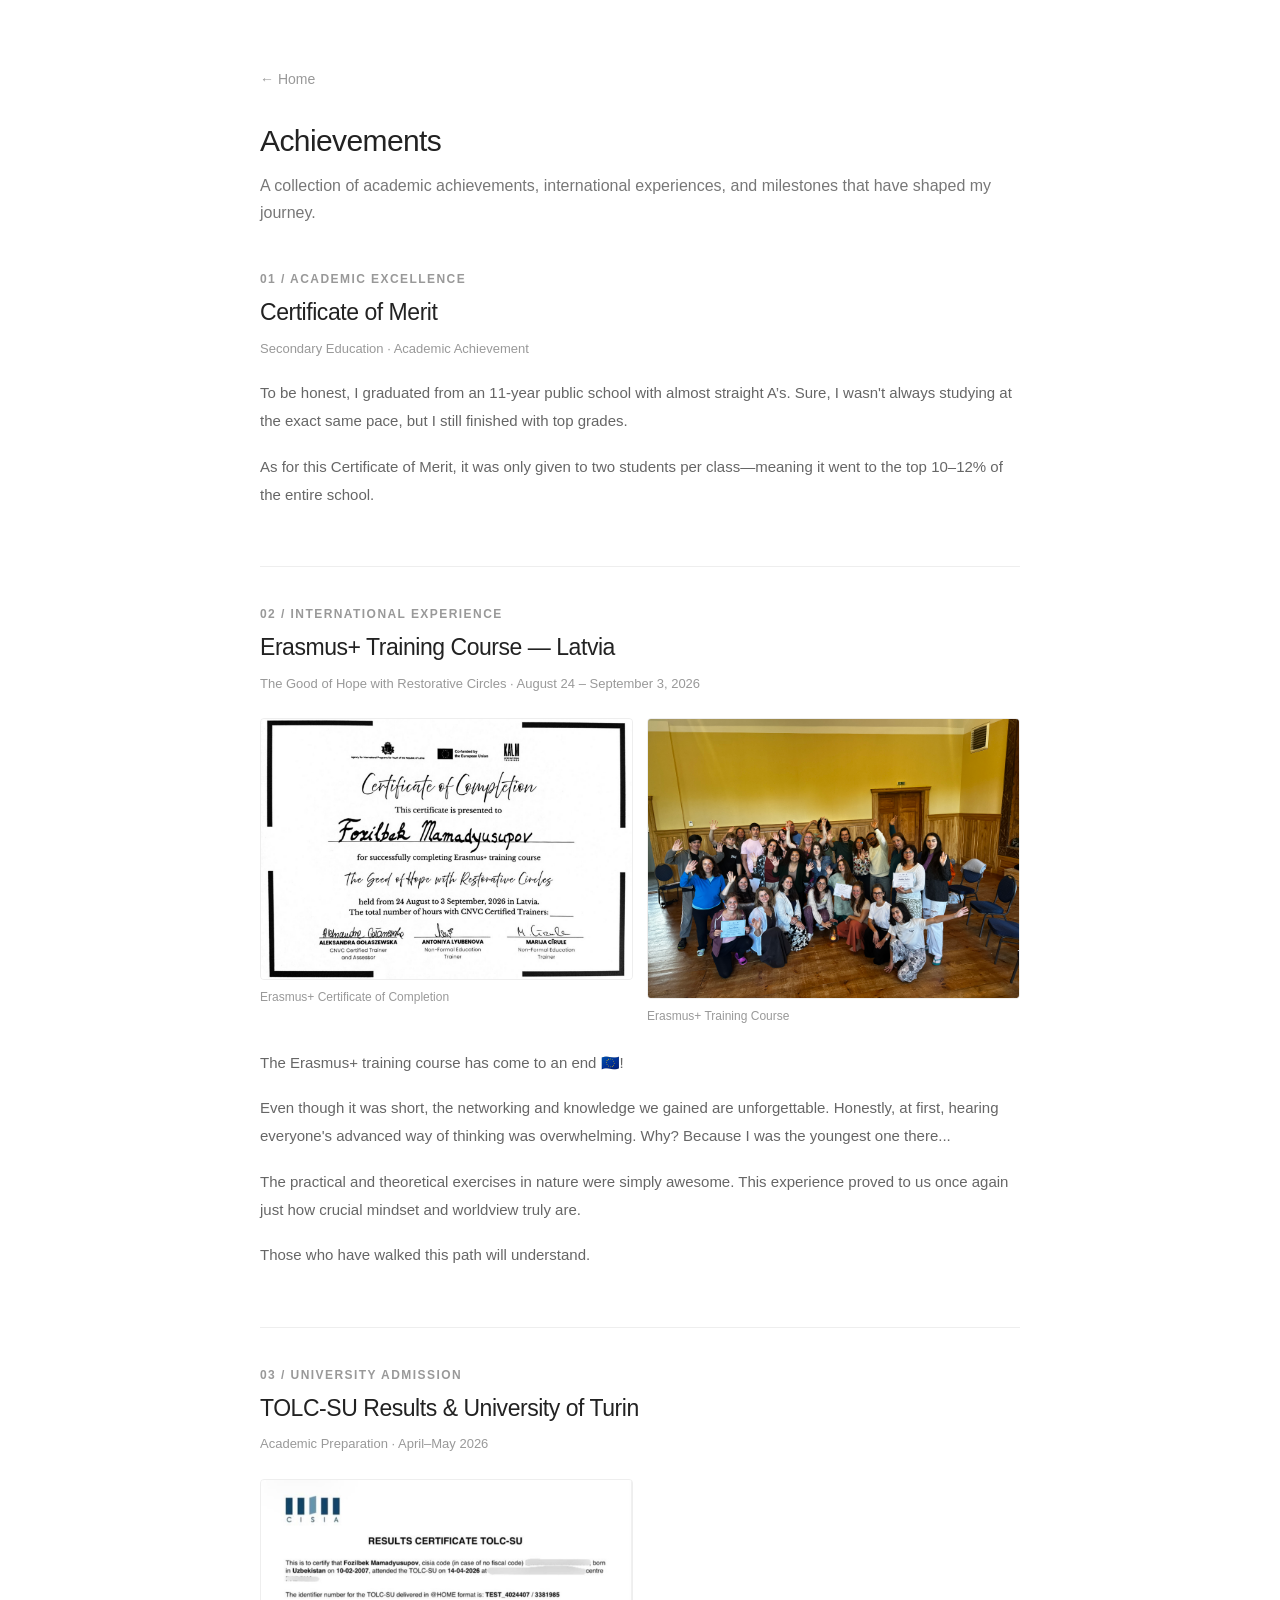
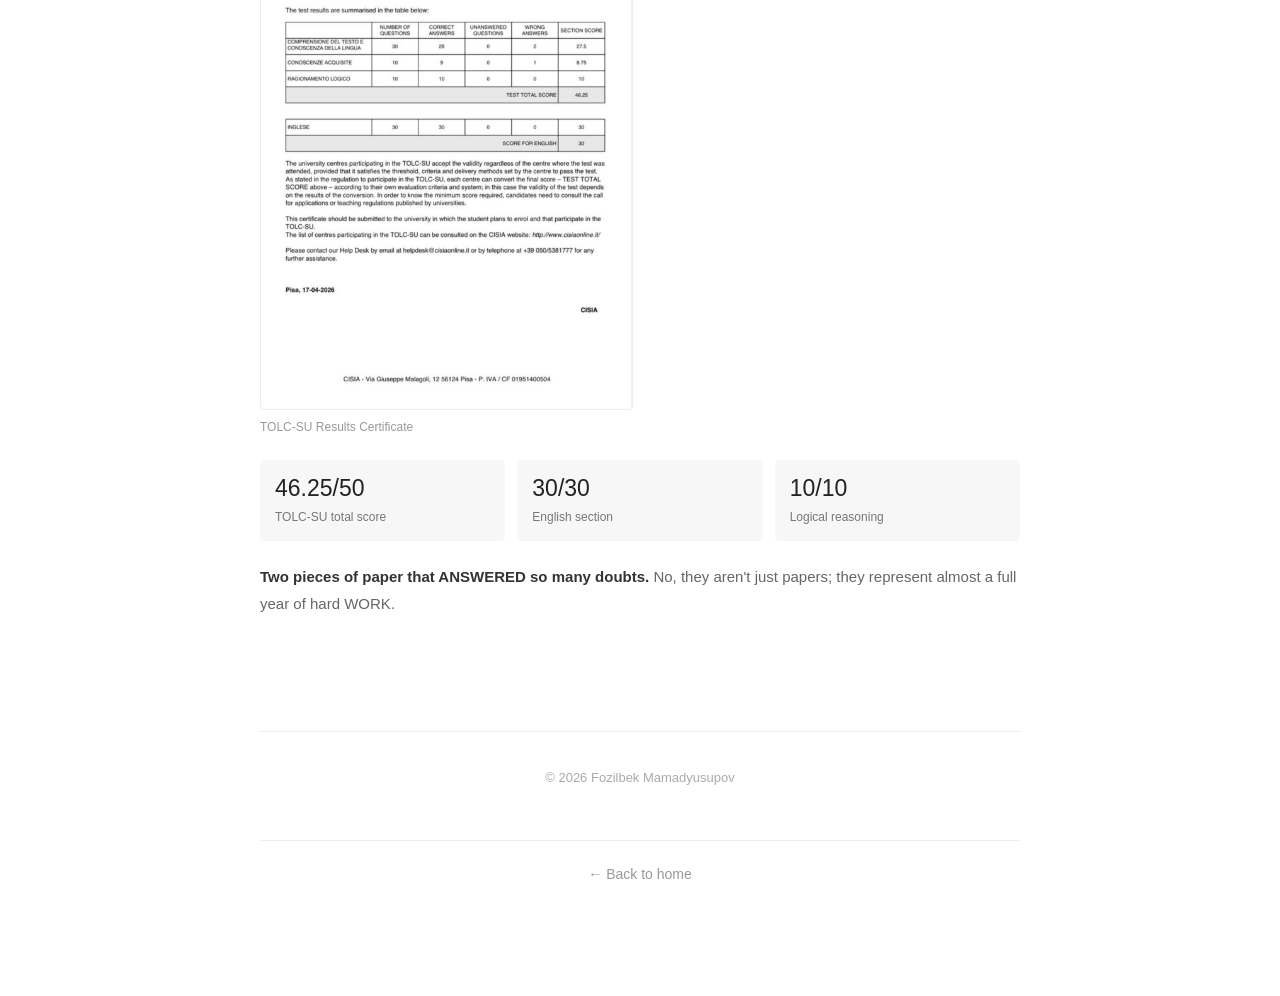
==== achievements.html @ 8fb2b57b "Update achievements.html" ====
<!DOCTYPE html>
<html lang="en">
<head>
    <meta charset="UTF-8">
    <meta name="viewport" content="width=device-width, initial-scale=1.0">
    <meta name="description" content="Academic achievements, international experiences, and milestones of Fozilbek Mamadyusupov.">
    <title>Achievements | Fozilbek Mamadyusupov</title>

    <link rel="stylesheet" href="style.css">

    <style>
        .achievement {
            padding-bottom: 40px;
            margin-bottom: 40px;
            border-bottom: 1px solid #eee;
        }

        .achievement:last-of-type {
            border-bottom: 0;
        }

        .achievement-number {
            margin-bottom: 10px;
            color: #999;
            font-size: 12px;
            font-weight: 600;
            letter-spacing: .12em;
            text-transform: uppercase;
        }

        .achievement-heading {
            margin: 0 0 10px;
            font-size: 23px;
            line-height: 1.4;
            font-weight: 500;
            letter-spacing: -.02em;
        }

        .achievement-meta {
            margin: 0 0 20px;
            color: #999;
            font-size: 13px;
            line-height: 1.6;
        }

        .achievement-description {
            margin: 0 0 18px;
            color: #666;
            font-size: 15px;
            line-height: 1.85;
        }

        .achievement-description strong {
            color: #333;
            font-weight: 600;
        }

        .achievement-quote {
            margin: 22px 0;
            padding-left: 18px;
            border-left: 2px solid #ddd;
            color: #333;
            font-size: 19px;
            line-height: 1.65;
            font-style: italic;
        }

        .achievement-images {
            display: grid;
            grid-template-columns: repeat(2, minmax(0, 1fr));
            gap: 14px;
            margin: 24px 0;
            align-items: start;
        }

        .achievement-image-link {
            display: block;
            text-decoration: none;
        }

        .achievement-image {
            display: block;
            width: 100%;
            height: auto;
            max-height: 620px;
            object-fit: contain;
            object-position: top;
            border: 1px solid #eee;
            border-radius: 4px;
            background: #fafafa;
        }

        .image-caption {
            margin: 8px 0 0;
            color: #999;
            font-size: 12px;
            line-height: 1.5;
        }

        .achievement-highlight {
            display: flex;
            flex-wrap: wrap;
            gap: 12px;
            margin: 22px 0;
        }

        .highlight-item {
            flex: 1 1 130px;
            padding: 15px;
            background: #f7f7f7;
            border-radius: 5px;
        }

        .highlight-value {
            display: block;
            margin-bottom: 5px;
            color: #222;
            font-size: 23px;
            font-weight: 500;
        }

        .highlight-label {
            color: #777;
            font-size: 12px;
            line-height: 1.5;
        }

        .achievement-note {
            margin-top: 18px;
            color: #888;
            font-size: 13px;
            line-height: 1.7;
        }

        @media (max-width: 600px) {
            .achievement-heading {
                font-size: 21px;
            }

            .achievement-images {
                grid-template-columns: 1fr;
                gap: 20px;
            }

            .achievement-image {
                max-height: none;
            }
        }
    </style>
</head>

<body>
<main class="container">

    <header class="site-header">
        <a class="back" href="index.html">← Home</a>
        <h1 class="page-title">Achievements</h1>
        <p class="page-intro">
            A collection of academic achievements, international experiences,
            and milestones that have shaped my journey.
        </p>
    </header>

    <!-- 01. CERTIFICATE OF MERIT -->

    <section class="achievement">
        <p class="achievement-number">01 / Academic Excellence</p>

        <h2 class="achievement-heading">Certificate of Merit</h2>

        <p class="achievement-meta">
            Secondary Education · Academic Achievement
        </p>

        <p class="achievement-description">
            To be honest, I graduated from an 11-year public school with almost straight A’s.
            Sure, I wasn't always studying at the exact same pace, but I still finished with top grades.
        </p>

        <p class="achievement-description">
            As for this Certificate of Merit,
            it was only given to two students per class—meaning 
            it went to the top 10–12% of the entire school.
        </p>
    </section>


    <!-- 02. ERASMUS+ LATVIA -->

    <section class="achievement">
        <p class="achievement-number">02 / International Experience</p>
        <h2 class="achievement-heading">
            Erasmus+ Training Course — Latvia
        </h2>
        <p class="achievement-meta">
            The Good of Hope with Restorative Circles ·
            August 24 – September 3, 2026
        </p>

        <div class="achievement-images">
            <a class="achievement-image-link"
               href="erasmusfozil.PNG"
               target="_blank"
               rel="noopener noreferrer">
                <img class="achievement-image"
                     src="erasmusfozil.PNG"
                     alt="Erasmus+ training course certificate from Latvia"
                     loading="lazy">
                <p class="image-caption">Erasmus+ Certificate of Completion</p>
            </a>

            <a class="achievement-image-link"
               href="erasmus2.JPG"
               target="_blank"
               rel="noopener noreferrer">
                <img class="achievement-image"
                     src="erasmus2.JPG"
                     alt="Erasmus+ training course in Latvia"
                     loading="lazy">
                <p class="image-caption">Erasmus+ Training Course</p>
            </a>
        </div>

        <p class="achievement-description">
            The Erasmus+ training course has come to an end 🇪🇺!
        </p>

        <p class="achievement-description">
            Even though it was short, the networking and knowledge we gained are unforgettable. 
            Honestly, at first, hearing everyone's advanced way of thinking was overwhelming.
            Why? Because I was the youngest one there...
        </p>

        <p class="achievement-description">
            The practical and theoretical exercises in nature were simply awesome.
            This experience proved to us once again just how crucial mindset and worldview truly are.
        </p>

        <p class="achievement-description">
            Those who have walked this path will understand.
        </p>
    </section>

    <!-- 03. TOLC-SU AND UNIVERSITY OF TURIN -->

    <section class="achievement">
        <p class="achievement-number">03 / University Admission</p>
        <h2 class="achievement-heading">
            TOLC-SU Results & University of Turin
        </h2>
        <p class="achievement-meta">
            Academic Preparation · April–May 2026
        </p>

        <div class="achievement-images">
            <a class="achievement-image-link"
               href="foziltolc-su.PNG"
               target="_blank"
               rel="noopener noreferrer">
                <img class="achievement-image"
                     src="foziltolc-su.PNG"
                     alt="TOLC-SU test results certificate"
                     loading="lazy">
                <p class="image-caption">TOLC-SU Results Certificate</p>
            </a>
        </div>

        <div class="achievement-highlight">
            <div class="highlight-item">
                <span class="highlight-value">46.25/50</span>
                <span class="highlight-label">TOLC-SU total score</span>
            </div>
            <div class="highlight-item">
                <span class="highlight-value">30/30</span>
                <span class="highlight-label">English section</span>
            </div>
            <div class="highlight-item">
                <span class="highlight-value">10/10</span>
                <span class="highlight-label">Logical reasoning</span>
            </div>
        </div>

        <p class="achievement-description">
            <strong>Two pieces of paper that ANSWERED so many doubts.</strong>
            No, they aren't just papers; they represent almost a full year of hard WORK.
        </p>

    </section>

    <footer>
        <p>© 2026 Fozilbek Mamadyusupov</p>
    </footer>

    <footer>
        <a class="back" href="index.html">← Back to home</a>
    </footer>

</main>
</body>
</html>
---- style.css ----
* {
    box-sizing: border-box;
}

html {
    scroll-behavior: smooth;
}

body {
    margin: 0;
    background: #fff;
    color: #222;
    font-family: -apple-system, BlinkMacSystemFont, "Segoe UI", Roboto, Helvetica, Arial, sans-serif;
    -webkit-font-smoothing: antialiased;
}

a {
    color: inherit;
}

.container {
    width: min(760px, calc(100% - 40px));
    margin: 0 auto;
    padding: 70px 0 80px;
}

.site-header {
    margin-bottom: 46px;
}

.back {
    display: inline-block;
    margin-bottom: 34px;
    color: #999;
    text-decoration: none;
    font-size: 14px;
}

.back:hover {
    color: #222;
}

.hero {
    text-align: center;
}

/* Asosiy rasm */
.portrait {
    display: block;
    width: 240px;
    max-width: 100%;
    height: auto;
    aspect-ratio: auto;
    object-fit: contain;
    margin: 0 auto 38px;
    border-radius: 0;
}

/* Ism yozuvi — kichraytirildi */
h1 {
    margin: 0 0 28px;
    font-size: 26px;
    line-height: 1.3;
    font-weight: 500;
    letter-spacing: -.02em;
}

.lead {
    margin: 0 auto 22px;
    max-width: 680px;
    font-size: 18px;
    line-height: 1.75;
    color: #666;
}

.lead a,
.official {
    color: #2867d9;
    text-decoration: none;
}

.lead a:hover,
.official:hover {
    text-decoration: underline;
}

.divider {
    height: 1px;
    border: 0;
    background: #eee;
    margin: 40px 0;
}

.nav {
    display: flex;
    flex-wrap: wrap;
    gap: 18px 30px;
    justify-content: center;
}

.nav a {
    text-decoration: none;
    color: #555;
    font-size: 15px;
}

.nav a:hover {
    color: #000;
}

.label {
    margin: 0 0 17px;
    font-size: 12px;
    font-weight: 600;
    letter-spacing: .12em;
    text-transform: uppercase;
    color: #aaa;
}

.contact {
    display: grid;
    grid-template-columns: 1fr 1fr;
    gap: 0 35px;
}

.contact a {
    padding: 13px 0;
    border-bottom: 1px solid #eee;
    text-decoration: none;
    color: #555;
    font-size: 15px;
}

.contact a:hover {
    color: #000;
}

.page-title {
    font-size: 30px;
    font-weight: 500;
    line-height: 1.3;
    margin: 0 0 12px;
}

.page-intro {
    margin: 0 0 45px;
    color: #777;
    font-size: 16px;
    line-height: 1.7;
}

.item {
    padding: 0 0 30px;
    margin: 0 0 30px;
    border-bottom: 1px solid #eee;
}

.item:last-child {
    border-bottom: 0;
    margin-bottom: 0;
}

.item-title {
    margin: 0 0 7px;
    font-size: 19px;
    line-height: 1.45;
    font-weight: 500;
    color: #222;
}

.author,
.years {
    margin: 0 0 13px;
    color: #999;
    font-size: 13px;
}

.summary,
.degree,
.text {
    margin: 0;
    color: #666;
    font-size: 15px;
    line-height: 1.75;
}

.school {
    margin: 0 0 7px;
    font-size: 19px;
    line-height: 1.45;
    font-weight: 500;
}

.official {
    display: inline-block;
    margin-top: 12px;
    font-size: 13px;
}

.achievement-empty {
    padding: 30px 0;
    color: #888;
    font-size: 15px;
    line-height: 1.75;
}

footer {
    margin-top: 55px;
    padding-top: 25px;
    border-top: 1px solid #eee;
    color: #aaa;
    font-size: 13px;
    text-align: center;
}

/* Telefon ekranlari */
@media (max-width: 600px) {
    .container {
        width: calc(100% - 28px);
        padding: 45px 0 55px;
    }

    .portrait {
        width: 220px;
        max-width: 85%;
        height: auto;
        aspect-ratio: auto;
        object-fit: contain;
        margin: 0 auto 32px;
    }

    /* Telefonda ism yanada kichikroq */
    h1 {
        font-size: 24px;
        line-height: 1.3;
    }

    .lead {
        font-size: 17px;
        line-height: 1.7;
    }

    .contact {
        grid-template-columns: 1fr;
    }

    .page-title {
        font-size: 27px;
    }

    .nav {
        justify-content: flex-start;
    }
}
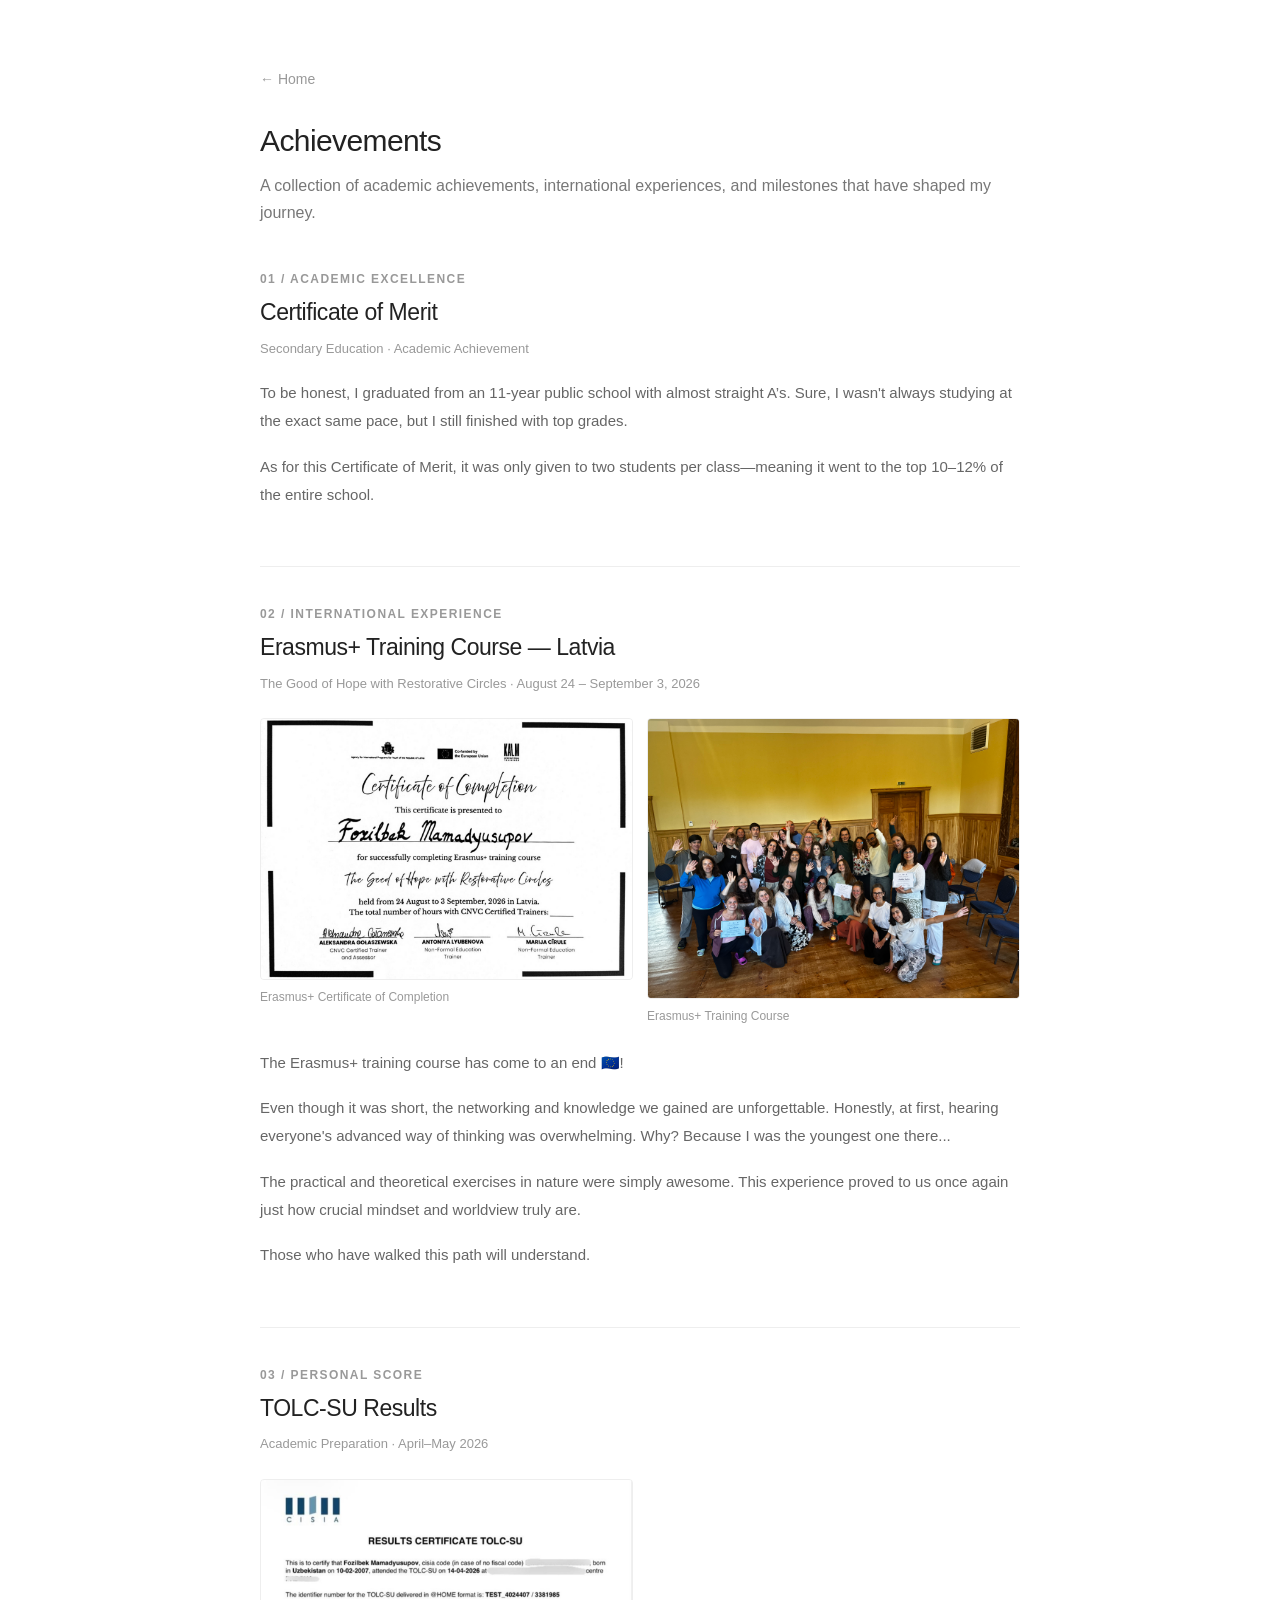
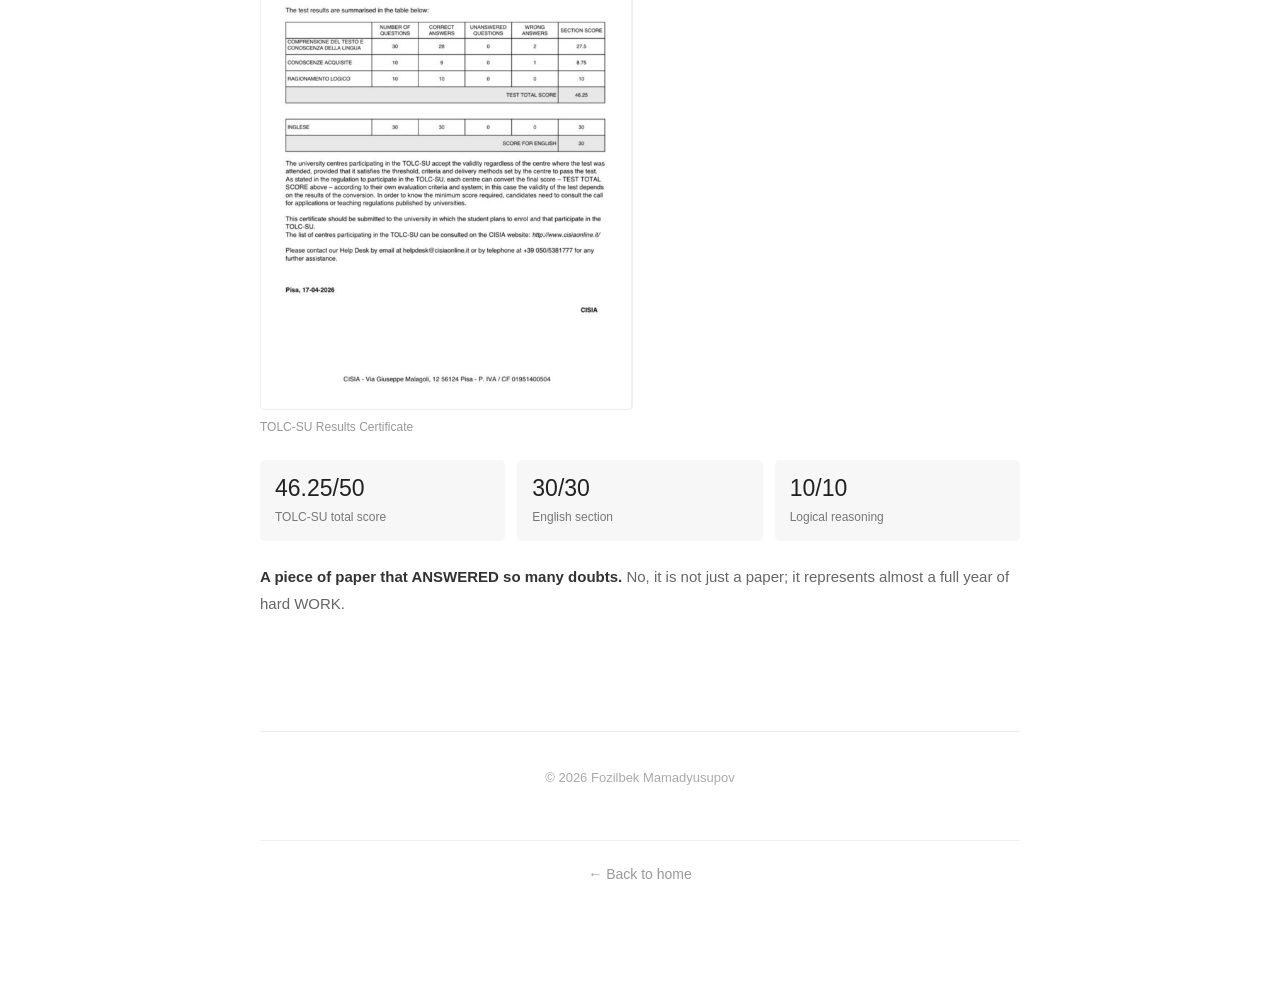
==== commit 84d9bb86: "Update achievements.html" ====
--- a/achievements.html
+++ b/achievements.html
@@ -241,12 +241,12 @@
         </p>
     </section>
 
-    <!-- 03. TOLC-SU AND UNIVERSITY OF TURIN -->
+    <!-- 03. TOLC-SU -->
 
     <section class="achievement">
-        <p class="achievement-number">03 / University Admission</p>
+        <p class="achievement-number">03 / Personal score</p>
         <h2 class="achievement-heading">
-            TOLC-SU Results & University of Turin
+            TOLC-SU Results
         </h2>
         <p class="achievement-meta">
             Academic Preparation · April–May 2026
@@ -281,8 +281,8 @@
         </div>
 
         <p class="achievement-description">
-            <strong>Two pieces of paper that ANSWERED so many doubts.</strong>
-            No, they aren't just papers; they represent almost a full year of hard WORK.
+            <strong>A piece of paper that ANSWERED so many doubts.</strong>
+            No, it is not just a paper; it represents almost a full year of hard WORK.
         </p>
 
     </section>
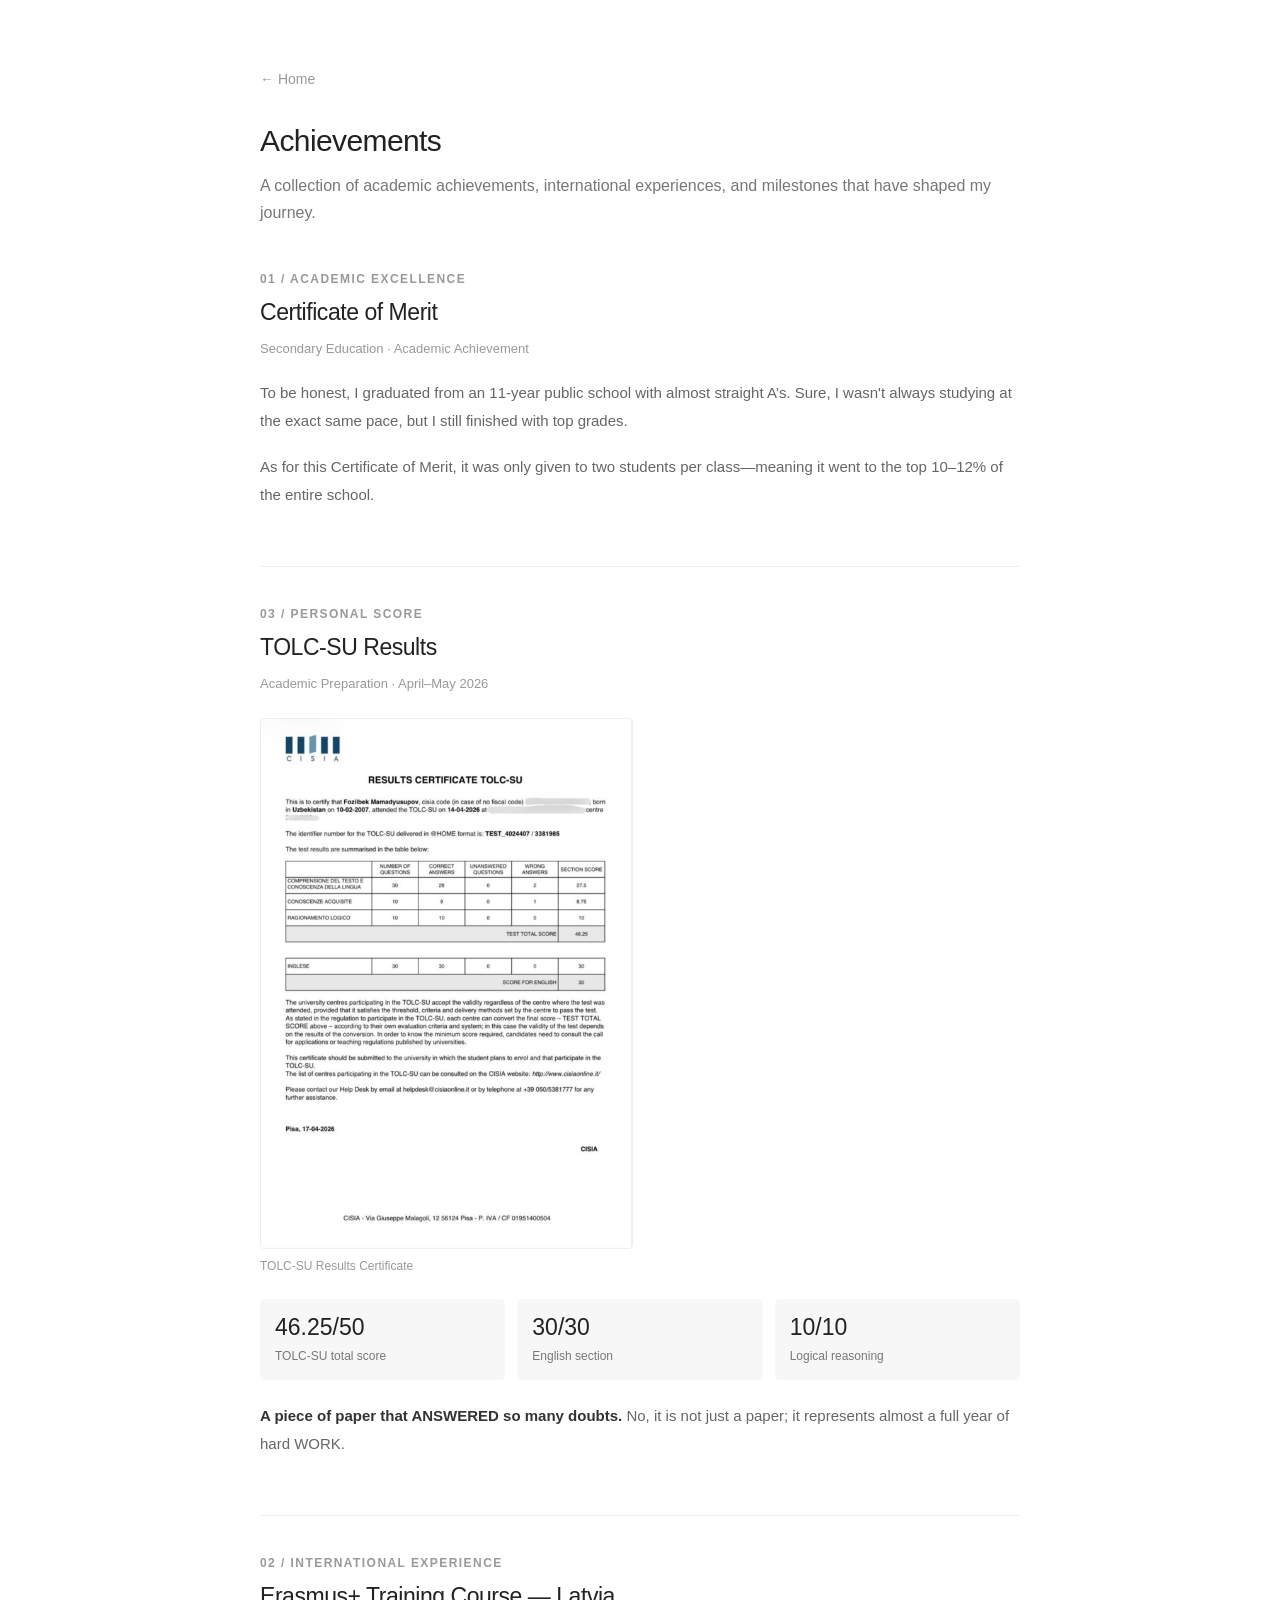
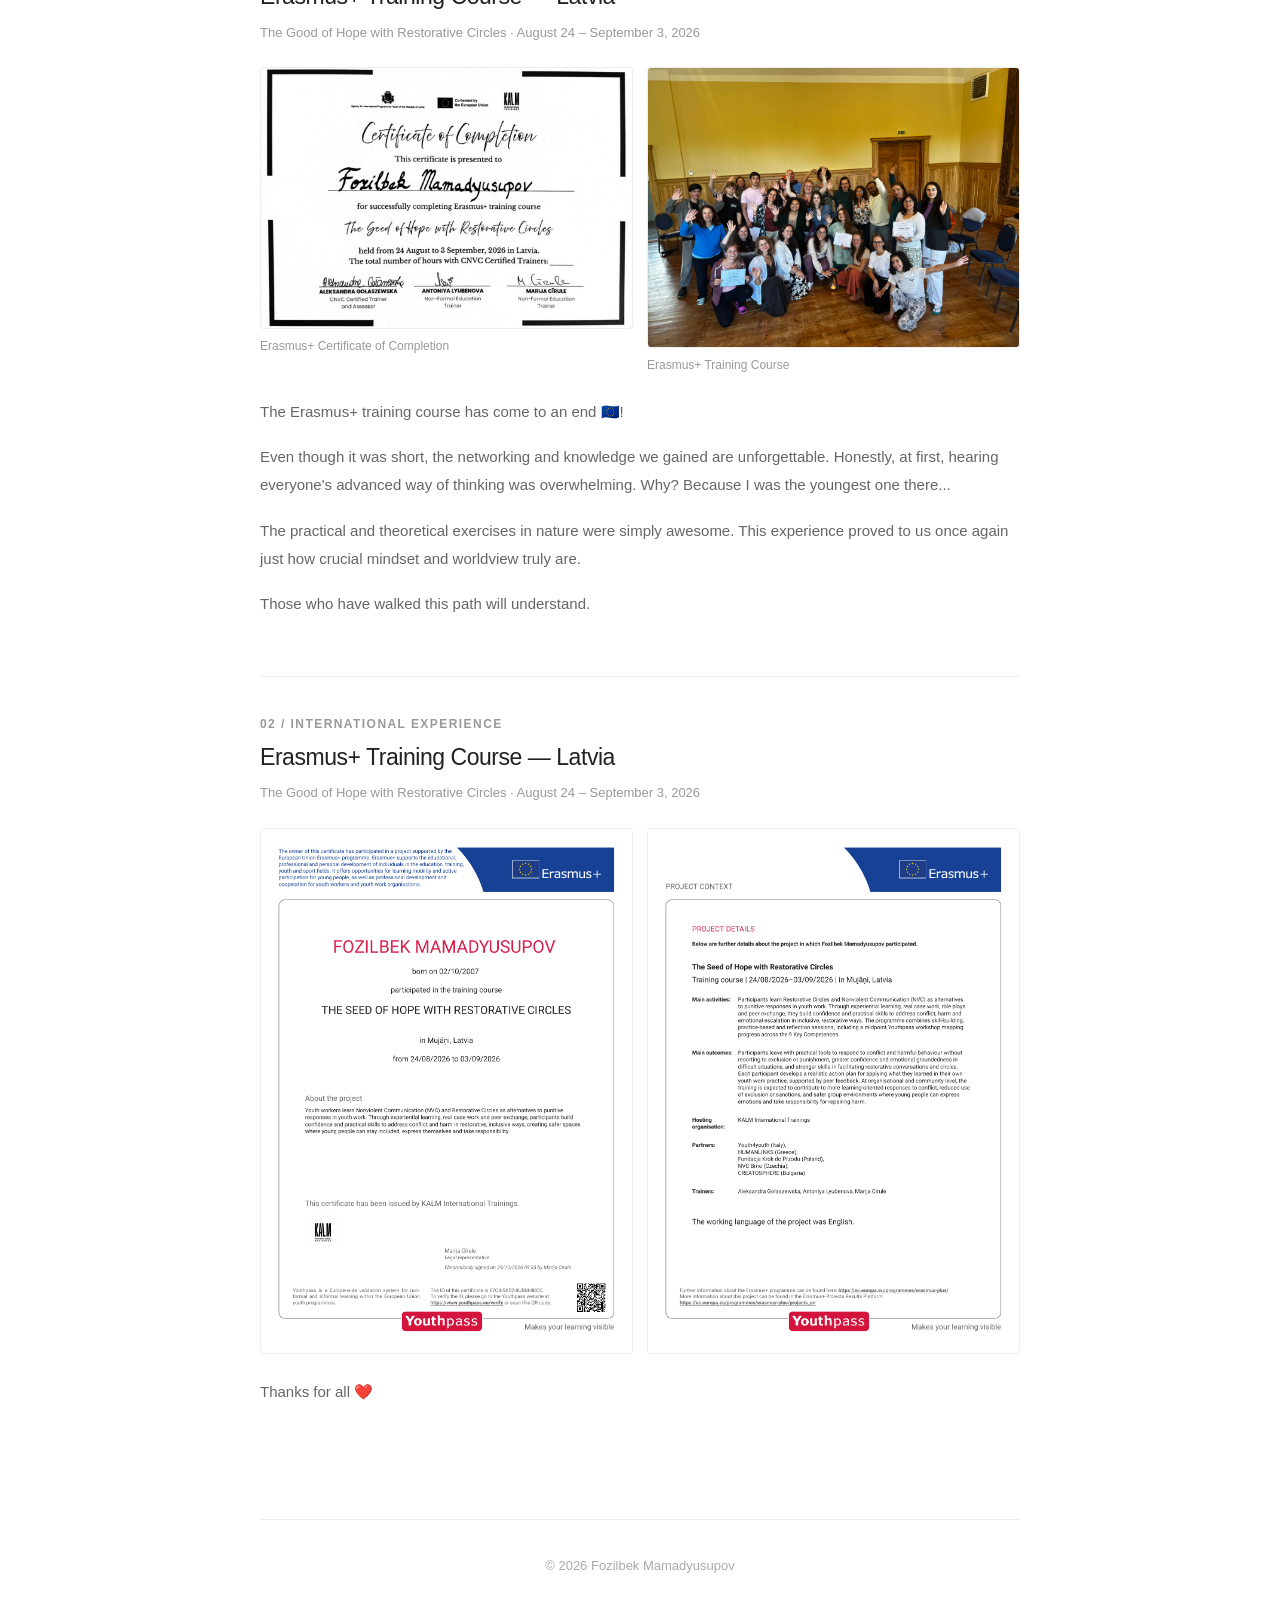
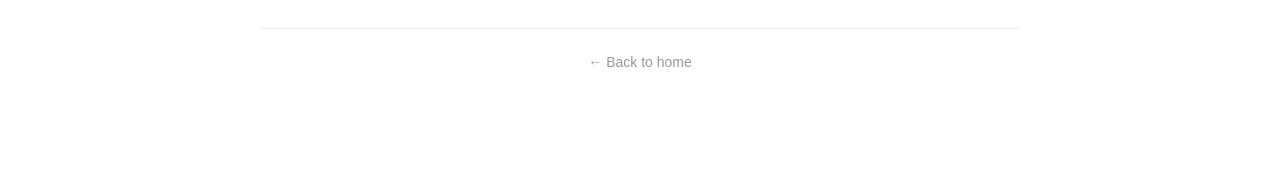
==== commit 8b01ece7: "Update achievements.html" ====
--- a/achievements.html
+++ b/achievements.html
@@ -185,63 +185,7 @@
     </section>
 
 
-    <!-- 02. ERASMUS+ LATVIA -->
-
-    <section class="achievement">
-        <p class="achievement-number">02 / International Experience</p>
-        <h2 class="achievement-heading">
-            Erasmus+ Training Course — Latvia
-        </h2>
-        <p class="achievement-meta">
-            The Good of Hope with Restorative Circles ·
-            August 24 – September 3, 2026
-        </p>
-
-        <div class="achievement-images">
-            <a class="achievement-image-link"
-               href="erasmusfozil.PNG"
-               target="_blank"
-               rel="noopener noreferrer">
-                <img class="achievement-image"
-                     src="erasmusfozil.PNG"
-                     alt="Erasmus+ training course certificate from Latvia"
-                     loading="lazy">
-                <p class="image-caption">Erasmus+ Certificate of Completion</p>
-            </a>
-
-            <a class="achievement-image-link"
-               href="erasmus2.JPG"
-               target="_blank"
-               rel="noopener noreferrer">
-                <img class="achievement-image"
-                     src="erasmus2.JPG"
-                     alt="Erasmus+ training course in Latvia"
-                     loading="lazy">
-                <p class="image-caption">Erasmus+ Training Course</p>
-            </a>
-        </div>
-
-        <p class="achievement-description">
-            The Erasmus+ training course has come to an end 🇪🇺!
-        </p>
-
-        <p class="achievement-description">
-            Even though it was short, the networking and knowledge we gained are unforgettable. 
-            Honestly, at first, hearing everyone's advanced way of thinking was overwhelming.
-            Why? Because I was the youngest one there...
-        </p>
-
-        <p class="achievement-description">
-            The practical and theoretical exercises in nature were simply awesome.
-            This experience proved to us once again just how crucial mindset and worldview truly are.
-        </p>
-
-        <p class="achievement-description">
-            Those who have walked this path will understand.
-        </p>
-    </section>
-
-    <!-- 03. TOLC-SU -->
+    <!-- 02. TOLC-SU -->
 
     <section class="achievement">
         <p class="achievement-number">03 / Personal score</p>
@@ -286,6 +230,101 @@
         </p>
 
     </section>
+    
+    
+    <!-- 03. ERASMUS+ LATVIA -->
+
+    <section class="achievement">
+        <p class="achievement-number">02 / International Experience</p>
+        <h2 class="achievement-heading">
+            Erasmus+ Training Course — Latvia
+        </h2>
+        <p class="achievement-meta">
+            The Good of Hope with Restorative Circles ·
+            August 24 – September 3, 2026
+        </p>
+
+        <div class="achievement-images">
+            <a class="achievement-image-link"
+               href="erasmusfozil.PNG"
+               target="_blank"
+               rel="noopener noreferrer">
+                <img class="achievement-image"
+                     src="erasmusfozil.PNG"
+                     alt="Erasmus+ training course certificate from Latvia"
+                     loading="lazy">
+                <p class="image-caption">Erasmus+ Certificate of Completion</p>
+            </a>
+
+            <a class="achievement-image-link"
+               href="erasmus2.JPG"
+               target="_blank"
+               rel="noopener noreferrer">
+                <img class="achievement-image"
+                     src="erasmus2.JPG"
+                     alt="Erasmus+ training course in Latvia"
+                     loading="lazy">
+                <p class="image-caption">Erasmus+ Training Course</p>
+            </a>
+        </div>
+
+        <p class="achievement-description">
+            The Erasmus+ training course has come to an end 🇪🇺!
+        </p>
+
+        <p class="achievement-description">
+            Even though it was short, the networking and knowledge we gained are unforgettable. 
+            Honestly, at first, hearing everyone's advanced way of thinking was overwhelming.
+            Why? Because I was the youngest one there...
+        </p>
+
+        <p class="achievement-description">
+            The practical and theoretical exercises in nature were simply awesome.
+            This experience proved to us once again just how crucial mindset and worldview truly are.
+        </p>
+
+        <p class="achievement-description">
+            Those who have walked this path will understand.
+        </p>
+    </section>
+    
+    <!-- 04. ERASMUS+ LATVIA -->
+    
+    <section class="achievement">
+        <p class="achievement-number">02 / International Experience</p>
+        <h2 class="achievement-heading">
+            Erasmus+ Training Course — Latvia
+        </h2>
+        <p class="achievement-meta">
+            The Good of Hope with Restorative Circles ·
+            August 24 – September 3, 2026
+        </p>
+
+        <div class="achievement-images">
+            <a class="achievement-image-link"
+               href="IMG_5986.png"
+               target="_blank"
+               rel="noopener noreferrer">
+                <img class="achievement-image"
+                     src="IMG_5986.png"
+                     loading="lazy">
+            </a>
+
+            <a class="achievement-image-link"
+               href="IMG_5987.png"
+               target="_blank"
+               rel="noopener noreferrer">
+                <img class="achievement-image"
+                     src="IMG_5987.png"
+                     loading="lazy">
+            </a>
+       </div>
+      
+       <p class="achievement-description">
+            Thanks for all ❤️
+       </p>
+    </section>
+
 
     <footer>
         <p>© 2026 Fozilbek Mamadyusupov</p>
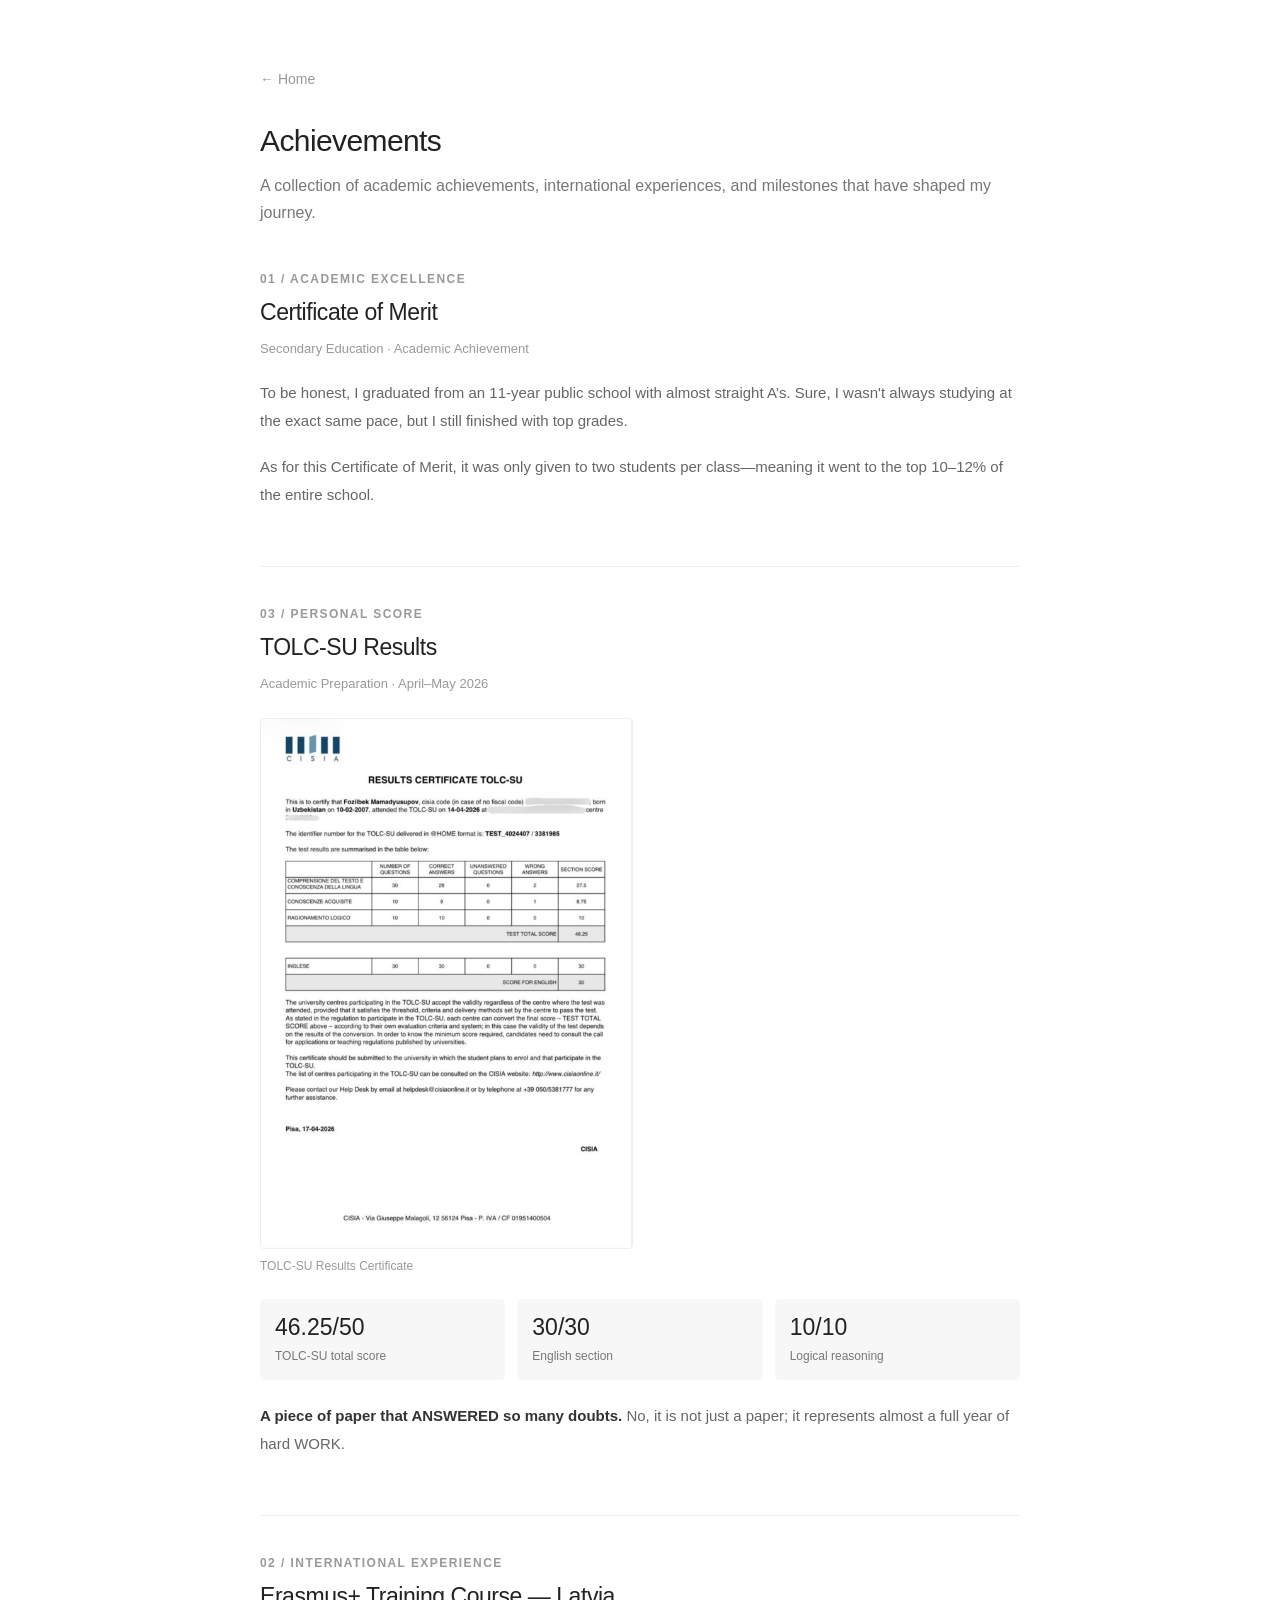
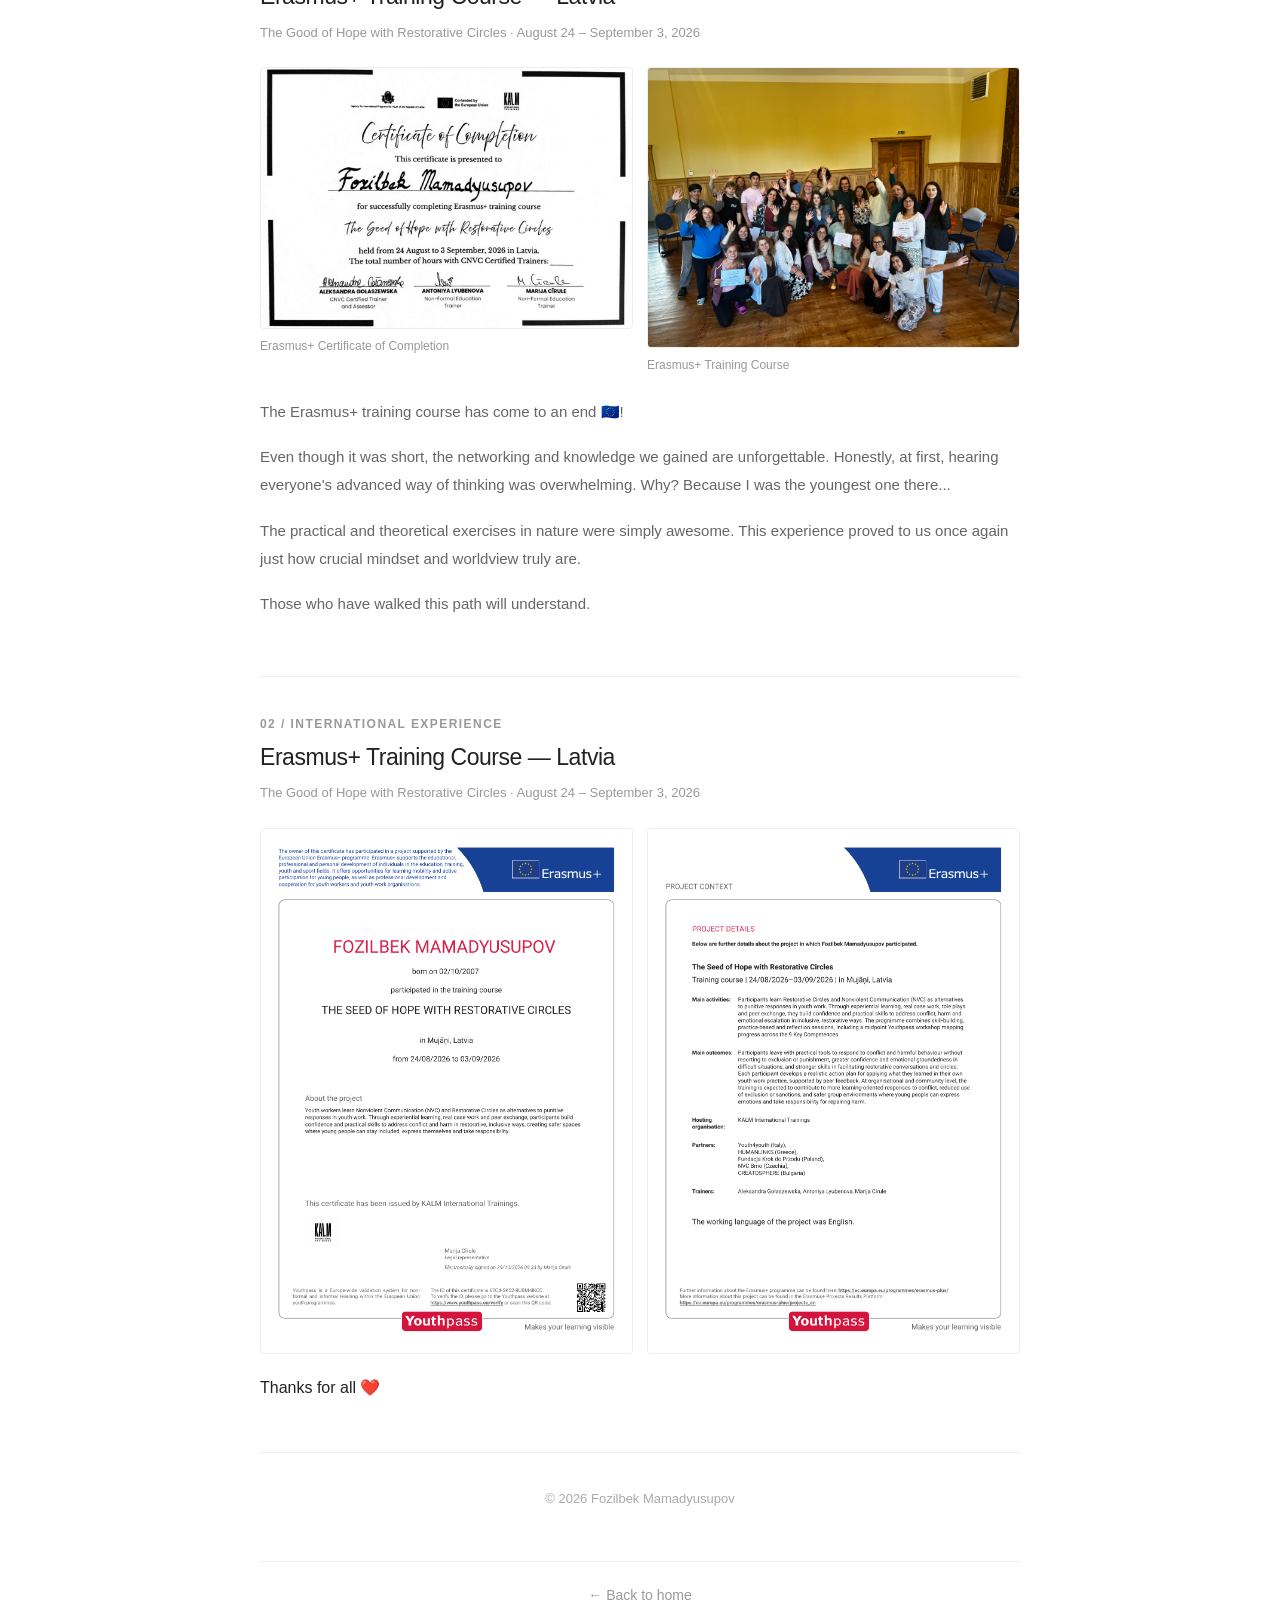
==== commit 0db6173e: "Update achievements.html" ====
--- a/achievements.html
+++ b/achievements.html
@@ -320,9 +320,11 @@
             </a>
        </div>
       
-       <p class="achievement-description">
-            Thanks for all ❤️
-       </p>
+       <div class="achievement-thanks">
+           <p class="achievement-thanks-text">
+                Thanks for all <span class="achievement-thanks-heart">❤️</span>
+           </p>
+       </div
     </section>
 
 
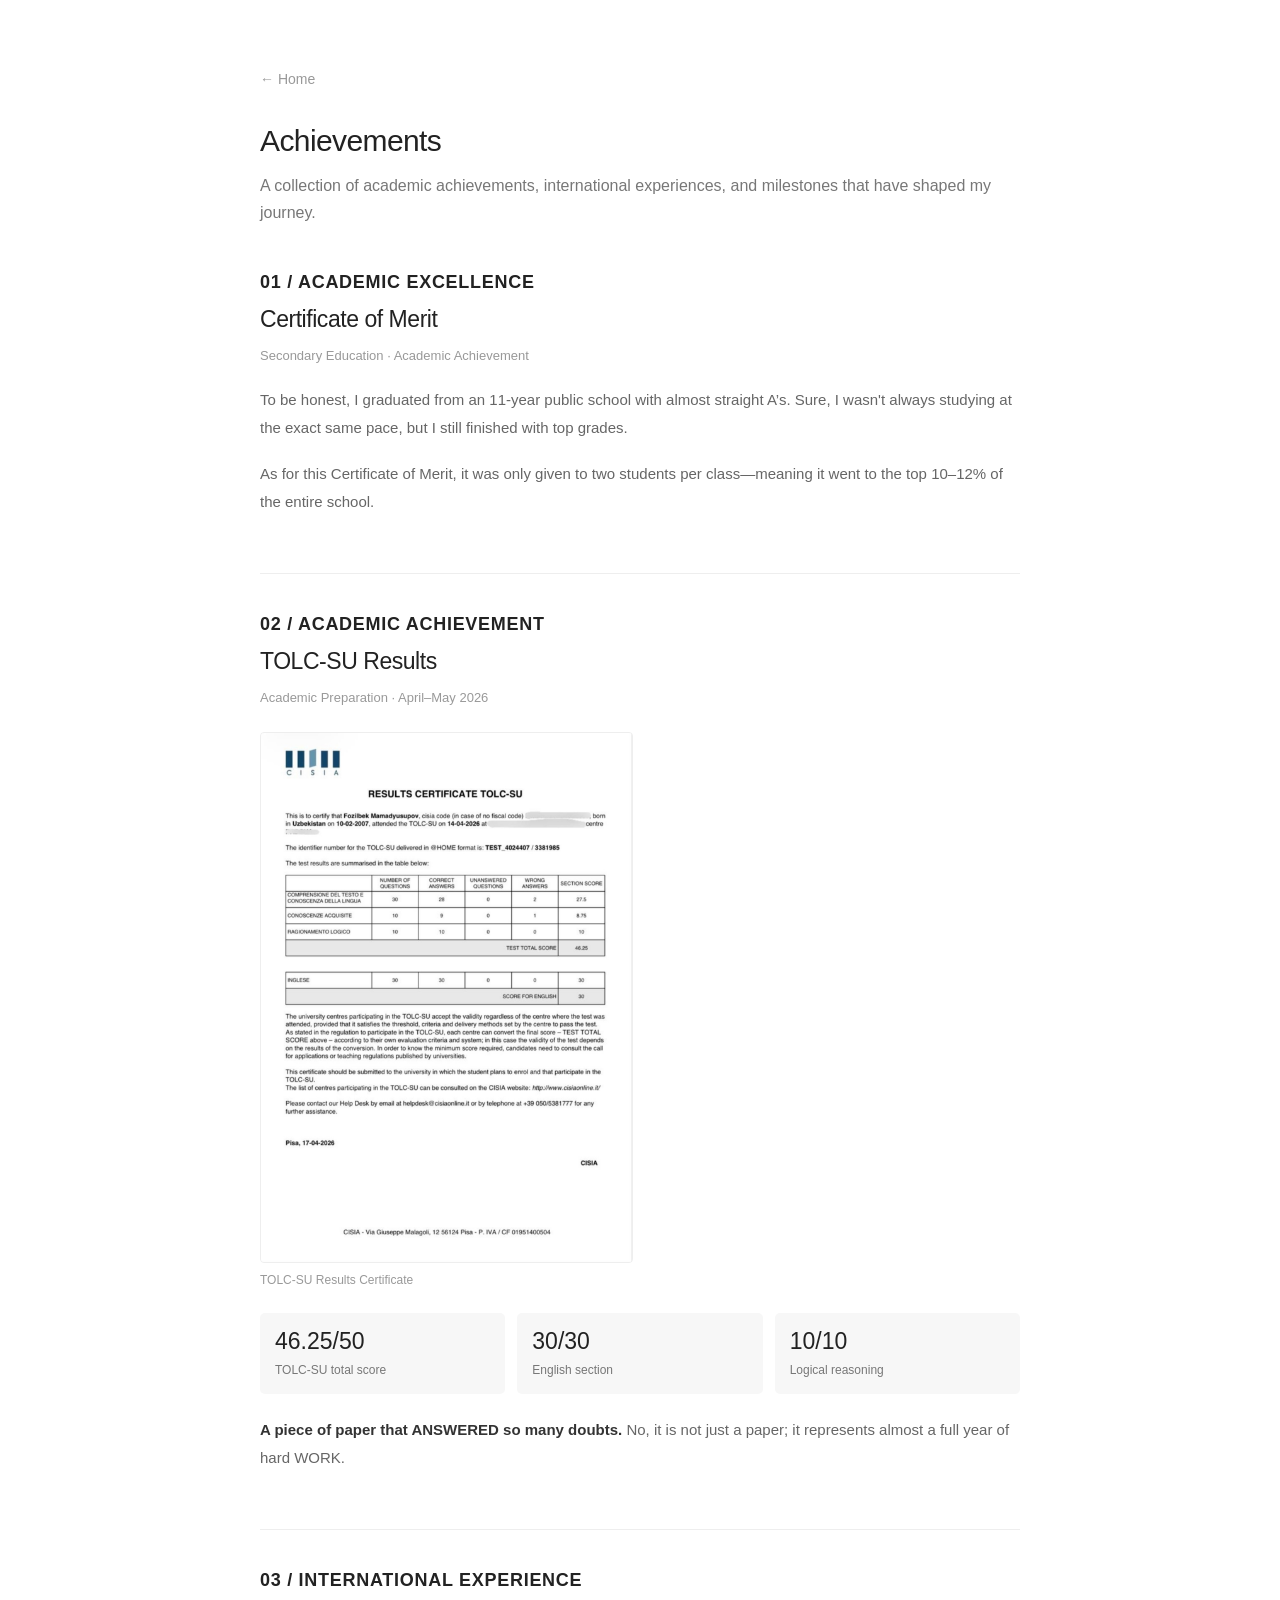
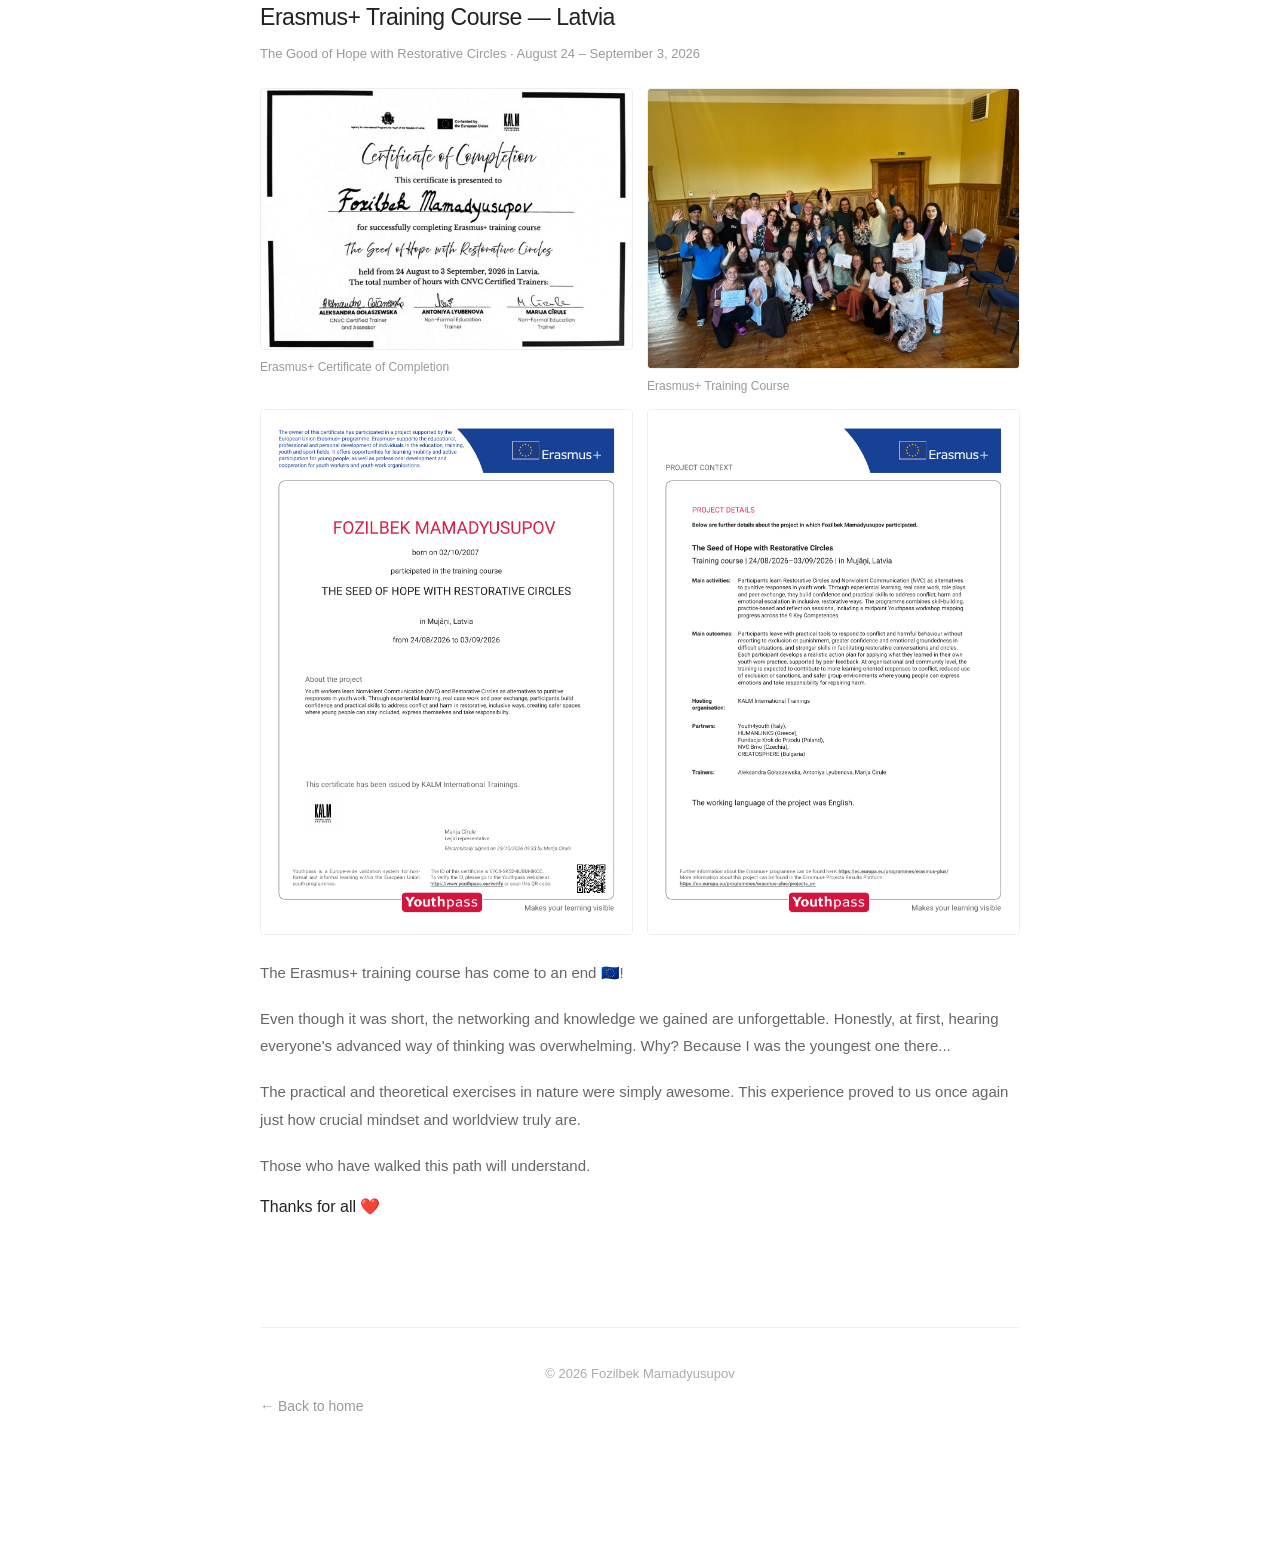
==== commit d1119c73: "Update achievements.html" ====
--- a/achievements.html
+++ b/achievements.html
@@ -21,10 +21,10 @@
 
         .achievement-number {
             margin-bottom: 10px;
-            color: #999;
-            font-size: 12px;
-            font-weight: 600;
-            letter-spacing: .12em;
+            color: #222;
+            font-size: 18px;
+            font-weight: 700;
+            letter-spacing: .04em;
             text-transform: uppercase;
         }
 
@@ -188,7 +188,7 @@
     <!-- 02. TOLC-SU -->
 
     <section class="achievement">
-        <p class="achievement-number">03 / Personal score</p>
+        <p class="achievement-number">02 / Academic Achievement</p>
         <h2 class="achievement-heading">
             TOLC-SU Results
         </h2>
@@ -235,7 +235,7 @@
     <!-- 03. ERASMUS+ LATVIA -->
 
     <section class="achievement">
-        <p class="achievement-number">02 / International Experience</p>
+        <p class="achievement-number">03 / International Experience</p>
         <h2 class="achievement-heading">
             Erasmus+ Training Course — Latvia
         </h2>
@@ -266,6 +266,25 @@
                      loading="lazy">
                 <p class="image-caption">Erasmus+ Training Course</p>
             </a>
+        
+
+<a class="achievement-image-link"
+               href="IMG_5986.png"
+               target="_blank"
+               rel="noopener noreferrer">
+                <img class="achievement-image"
+                     src="IMG_5986.png"
+                     loading="lazy">
+            </a>
+
+            <a class="achievement-image-link"
+               href="IMG_5987.png"
+               target="_blank"
+               rel="noopener noreferrer">
+                <img class="achievement-image"
+                     src="IMG_5987.png"
+                     loading="lazy">
+            </a>
         </div>
 
         <p class="achievement-description">
@@ -286,55 +305,20 @@
         <p class="achievement-description">
             Those who have walked this path will understand.
         </p>
-    </section>
     
-    <!-- 04. ERASMUS+ LATVIA -->
-    
-    <section class="achievement">
-        <p class="achievement-number">02 / International Experience</p>
-        <h2 class="achievement-heading">
-            Erasmus+ Training Course — Latvia
-        </h2>
-        <p class="achievement-meta">
-            The Good of Hope with Restorative Circles ·
-            August 24 – September 3, 2026
-        </p>
-
-        <div class="achievement-images">
-            <a class="achievement-image-link"
-               href="IMG_5986.png"
-               target="_blank"
-               rel="noopener noreferrer">
-                <img class="achievement-image"
-                     src="IMG_5986.png"
-                     loading="lazy">
-            </a>
-
-            <a class="achievement-image-link"
-               href="IMG_5987.png"
-               target="_blank"
-               rel="noopener noreferrer">
-                <img class="achievement-image"
-                     src="IMG_5987.png"
-                     loading="lazy">
-            </a>
-       </div>
-      
-       <div class="achievement-thanks">
+
+        <div class="achievement-thanks">
            <p class="achievement-thanks-text">
                 Thanks for all <span class="achievement-thanks-heart">❤️</span>
            </p>
-       </div
+       </div>
+
     </section>
-
-
     <footer>
         <p>© 2026 Fozilbek Mamadyusupov</p>
     </footer>
 
-    <footer>
-        <a class="back" href="index.html">← Back to home</a>
-    </footer>
+    <p><a class="back" href="index.html">← Back to home</a></p>
 
 </main>
 </body>
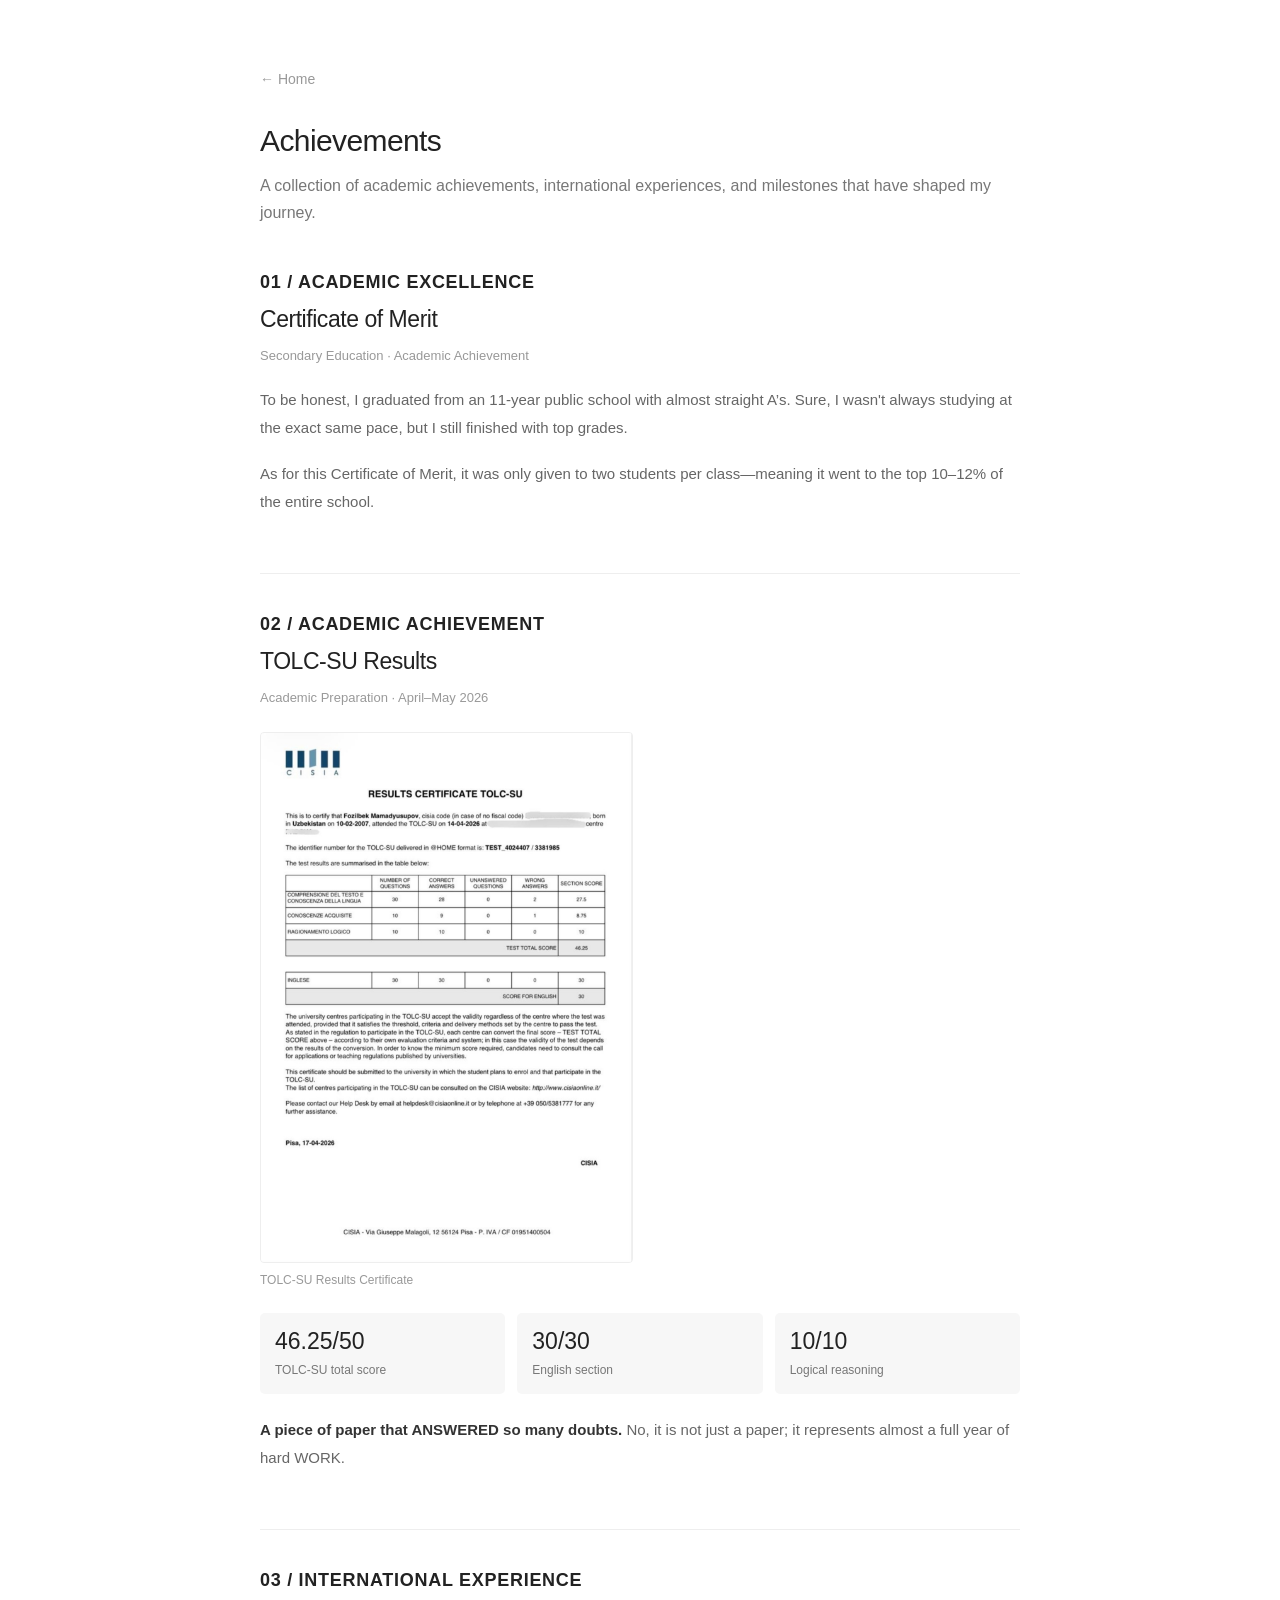
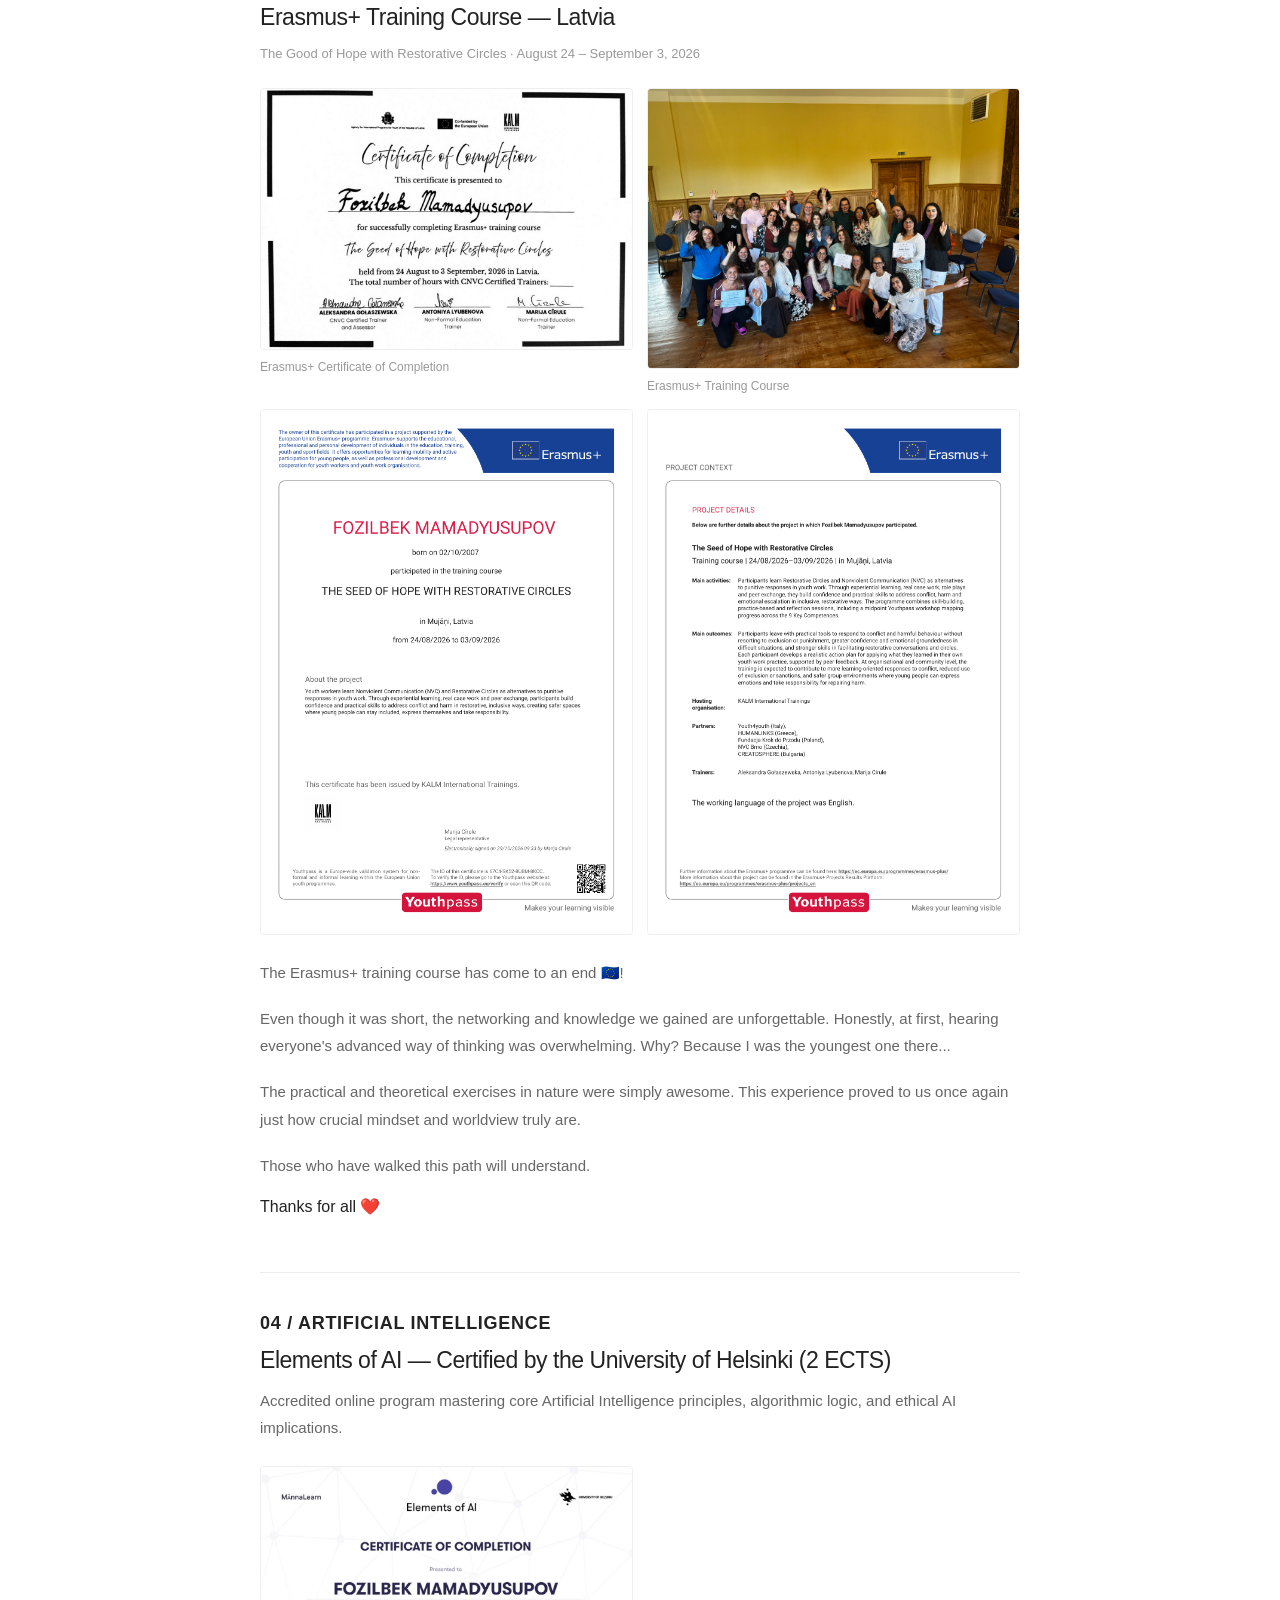
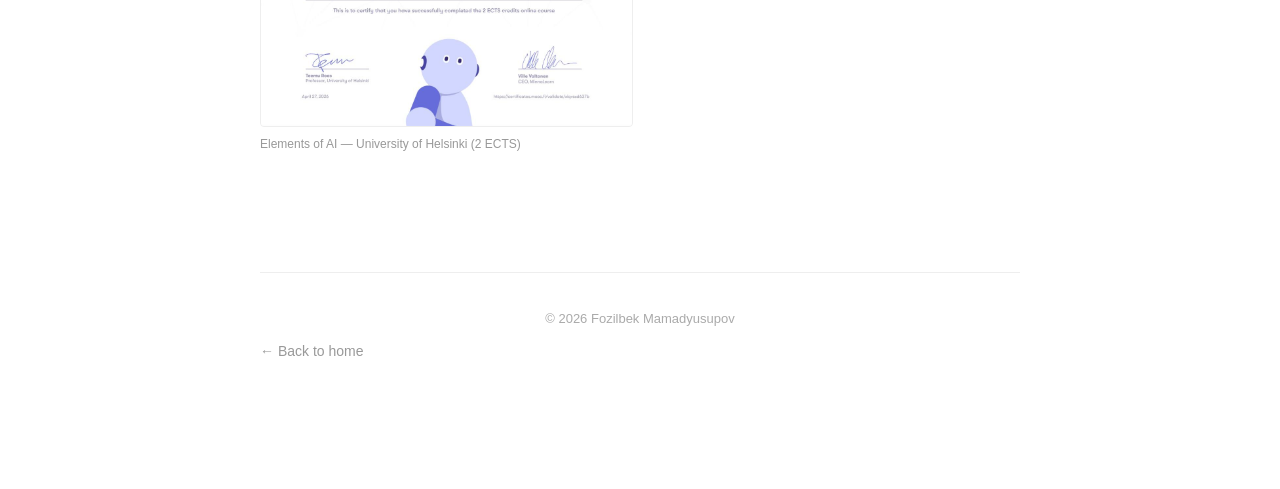
==== commit 942af578: "Update achievements.html" ====
--- a/achievements.html
+++ b/achievements.html
@@ -314,6 +314,41 @@
        </div>
 
     </section>
+
+      
+<!-- 04. ELEMENTS OF AI -->
+
+<section class="achievement">
+    <p class="achievement-number">04 / Artificial Intelligence</p>
+
+    <h2 class="achievement-heading">
+        Elements of AI — Certified by the University of Helsinki (2 ECTS)
+    </h2>
+
+    <p class="achievement-description">
+        Accredited online program mastering core Artificial Intelligence
+        principles, algorithmic logic, and ethical AI implications.
+    </p>
+
+    <div class="achievement-images">
+        <a class="achievement-image-link"
+           href="aifozil.jpg"
+           target="_blank"
+           rel="noopener noreferrer">
+
+            <img class="achievement-image"
+                 src="aifozil.jpg"
+                 alt="Elements of AI certificate issued by the University of Helsinki"
+                 loading="lazy">
+
+            <p class="image-caption">
+                Elements of AI — University of Helsinki (2 ECTS)
+            </p>
+        </a>
+    </div>
+</section>
+
+    
     <footer>
         <p>© 2026 Fozilbek Mamadyusupov</p>
     </footer>
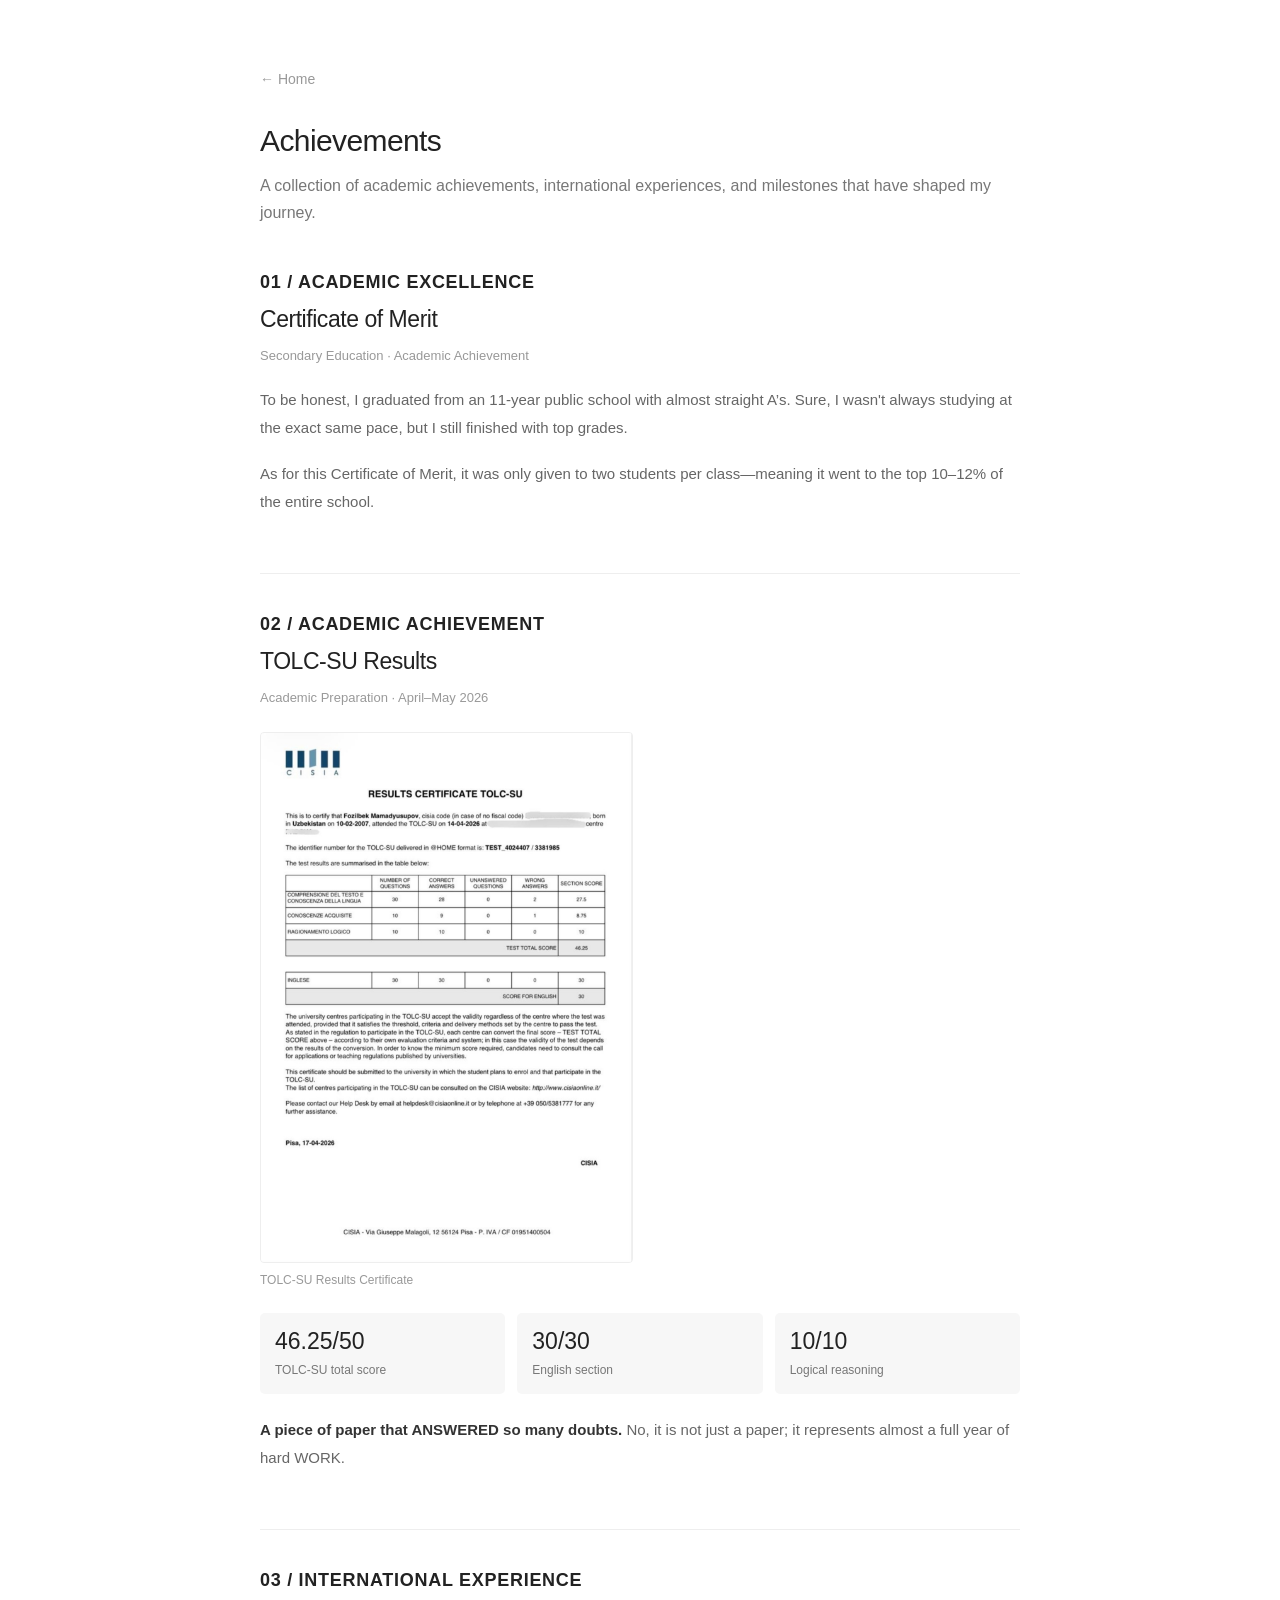
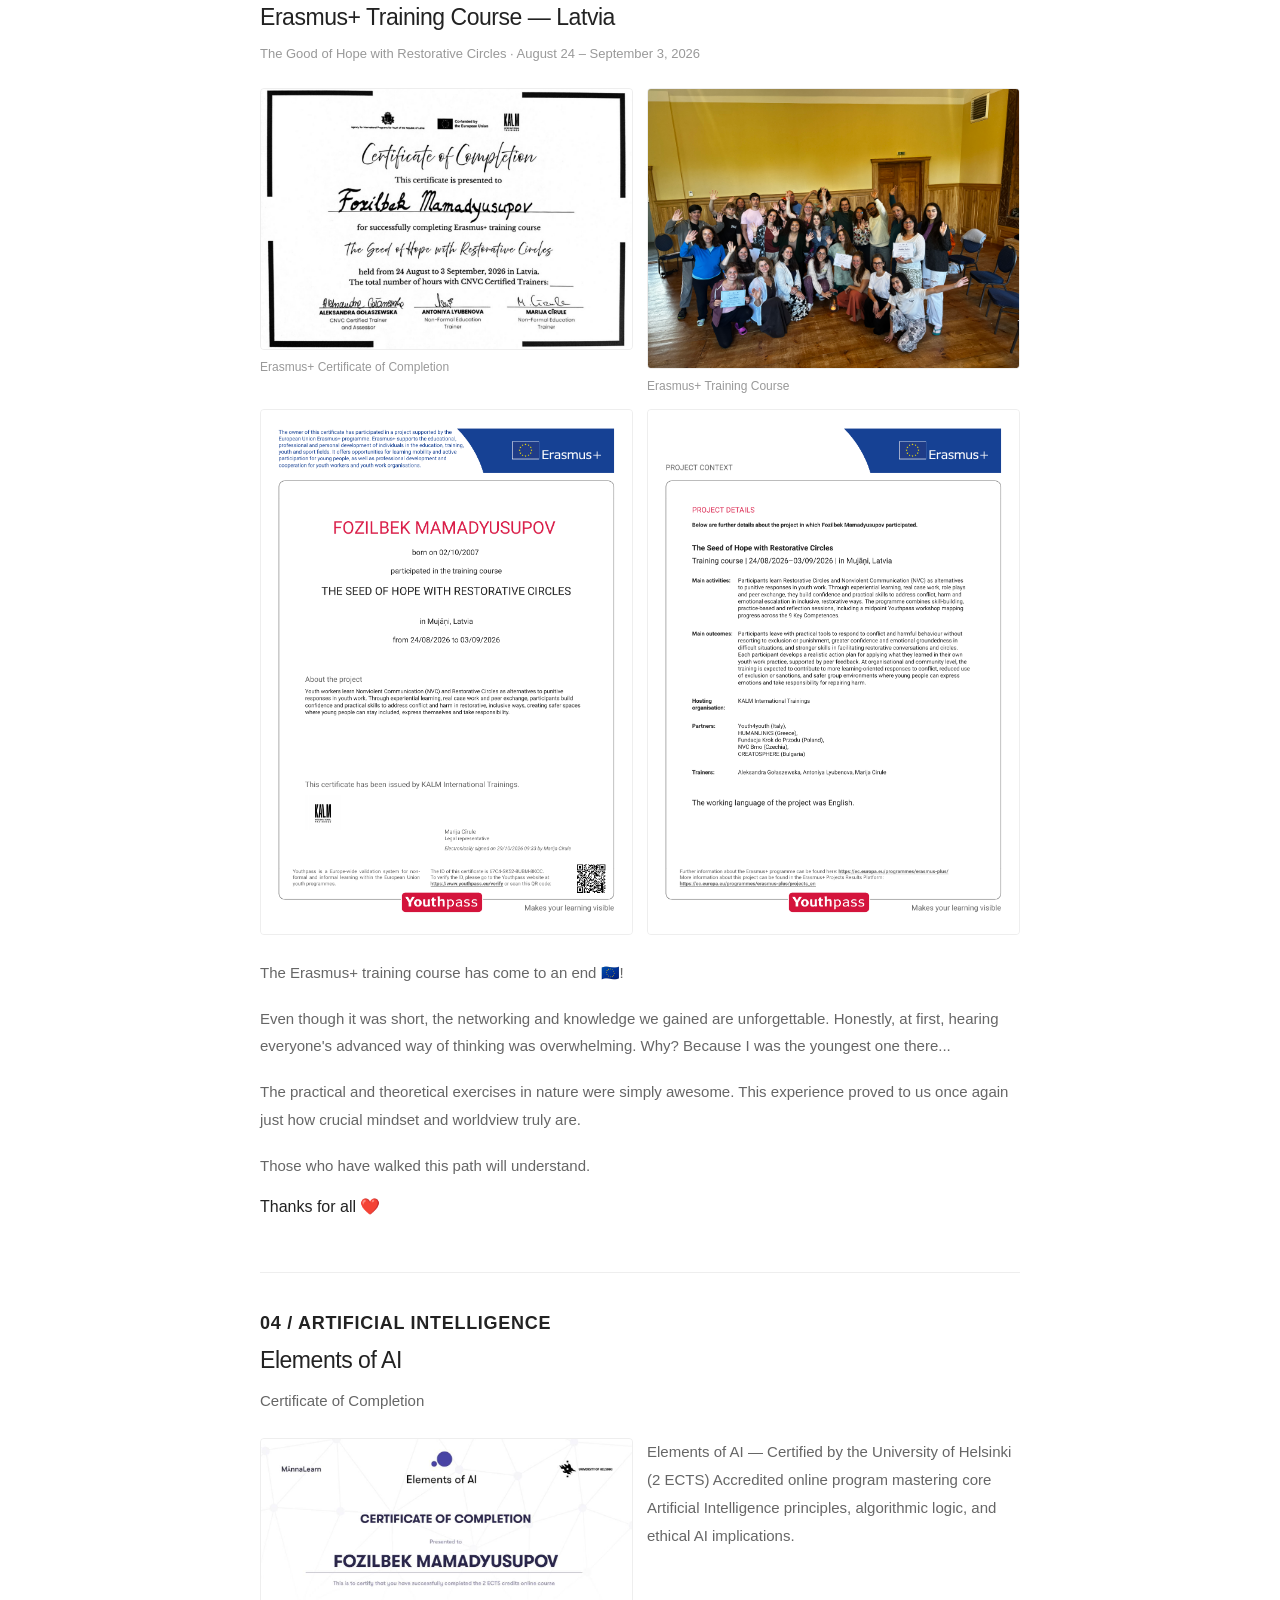
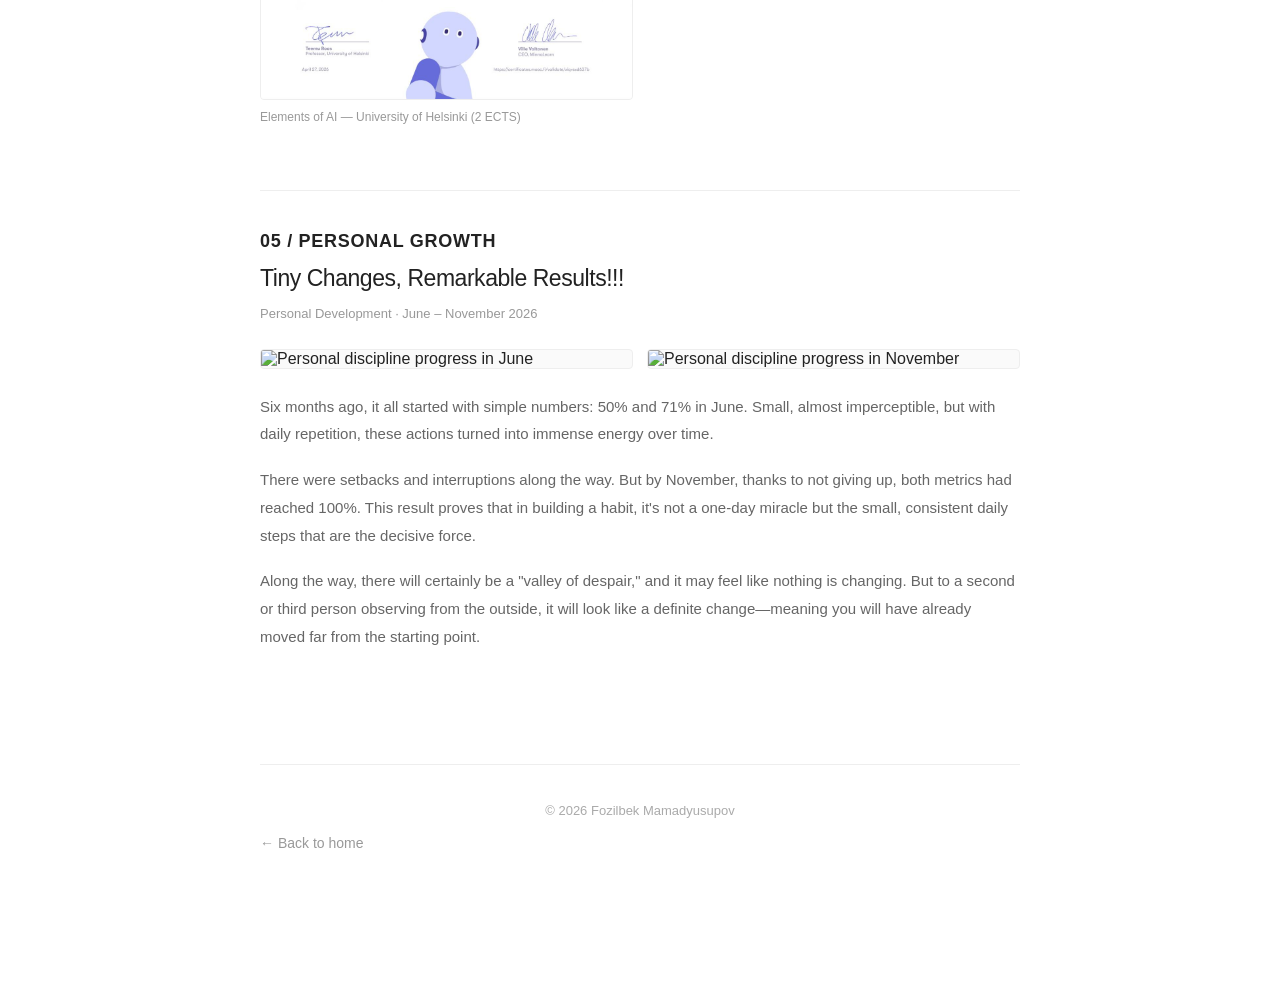
==== commit c3cceb2a: "Update achievements.html" ====
--- a/achievements.html
+++ b/achievements.html
@@ -322,12 +322,11 @@
     <p class="achievement-number">04 / Artificial Intelligence</p>
 
     <h2 class="achievement-heading">
-        Elements of AI — Certified by the University of Helsinki (2 ECTS)
+         Elements of AI
     </h2>
 
     <p class="achievement-description">
-        Accredited online program mastering core Artificial Intelligence
-        principles, algorithmic logic, and ethical AI implications.
+       Certificate of Completion
     </p>
 
     <div class="achievement-images">
@@ -345,13 +344,78 @@
                 Elements of AI — University of Helsinki (2 ECTS)
             </p>
         </a>
+     <p class="achievement-description">
+            Elements of AI — Certified by the University of Helsinki (2 ECTS)
+            Accredited online program mastering core Artificial Intelligence principles,
+            algorithmic logic, and ethical AI implications.
+     </p>
+        
     </div>
 </section>
 
     
-    <footer>
-        <p>© 2026 Fozilbek Mamadyusupov</p>
-    </footer>
+<!-- 05. PERSONAL GROWTH -->
+
+<section class="achievement">
+    <p class="achievement-number">05 / Personal Growth</p>
+
+    <h2 class="achievement-heading">
+        Tiny Changes, Remarkable Results!!!
+    </h2>
+
+    <p class="achievement-meta">
+        Personal Development · June – November 2026
+    </p>
+
+    <div class="achievement-images">
+        <a class="achievement-image-link"
+           href="diciplinefozil.jpg"
+           target="_blank"
+           rel="noopener noreferrer">
+
+            <img class="achievement-image"
+                 src="diciplinefozil.jpg"
+                 alt="Personal discipline progress in June"
+                 loading="lazy">
+        </a>
+
+        <a class="achievement-image-link"
+           href="diciplinefozil2.jpg"
+           target="_blank"
+           rel="noopener noreferrer">
+
+            <img class="achievement-image"
+                 src="diciplinefozil2.jpg"
+                 alt="Personal discipline progress in November"
+                 loading="lazy">
+        </a>
+    </div>
+
+    <p class="achievement-description">
+        Six months ago, it all started with simple numbers: 50% and 71% in June.
+        Small, almost imperceptible, but with daily repetition, these actions
+        turned into immense energy over time.
+    </p>
+
+    <p class="achievement-description">
+        There were setbacks and interruptions along the way. But by November,
+        thanks to not giving up, both metrics had reached 100%. This result
+        proves that in building a habit, it's not a one-day miracle but the
+        small, consistent daily steps that are the decisive force.
+    </p>
+
+    <p class="achievement-description">
+        Along the way, there will certainly be a "valley of despair," and it
+        may feel like nothing is changing. But to a second or third person
+        observing from the outside, it will look like a definite change—meaning
+        you will have already moved far from the starting point.
+    </p>
+</section>
+
+    
+<footer>
+   <p>© 2026 Fozilbek Mamadyusupov</p>
+ </footer>
 
     <p><a class="back" href="index.html">← Back to home</a></p>
 
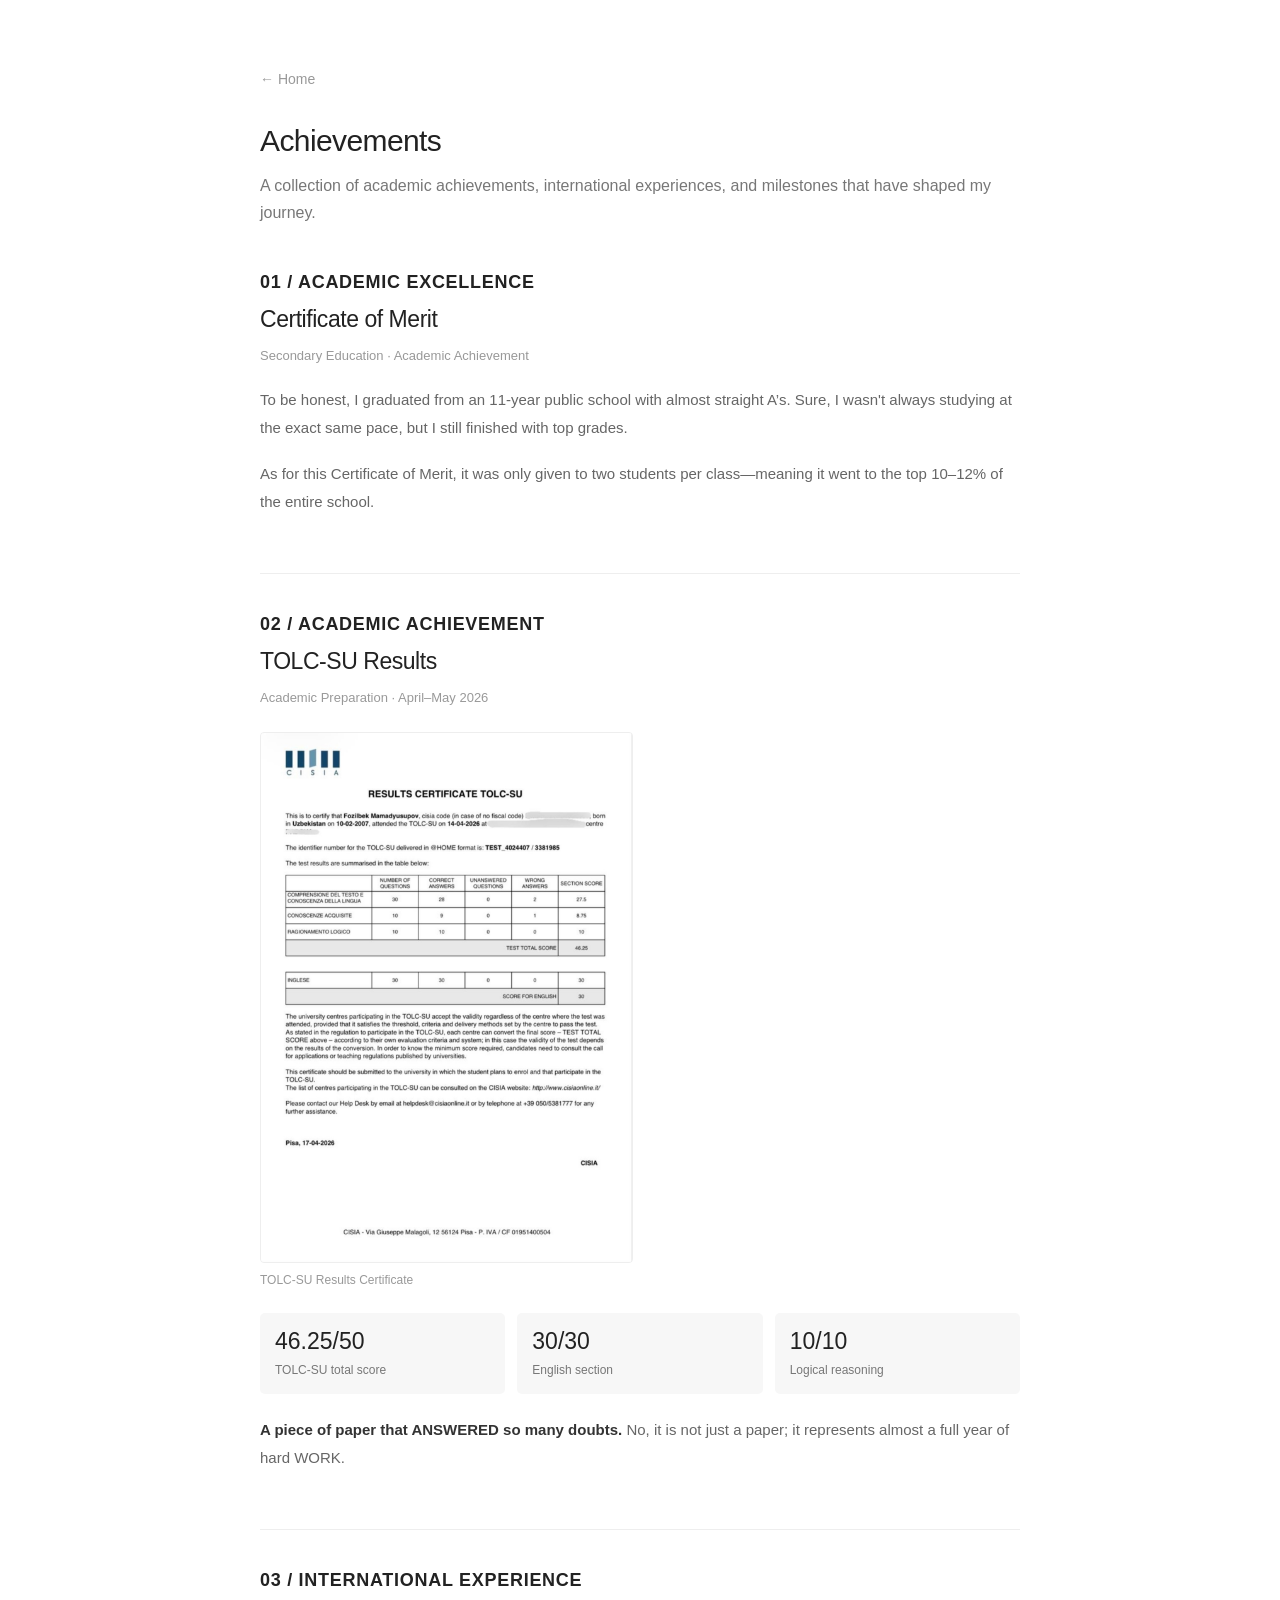
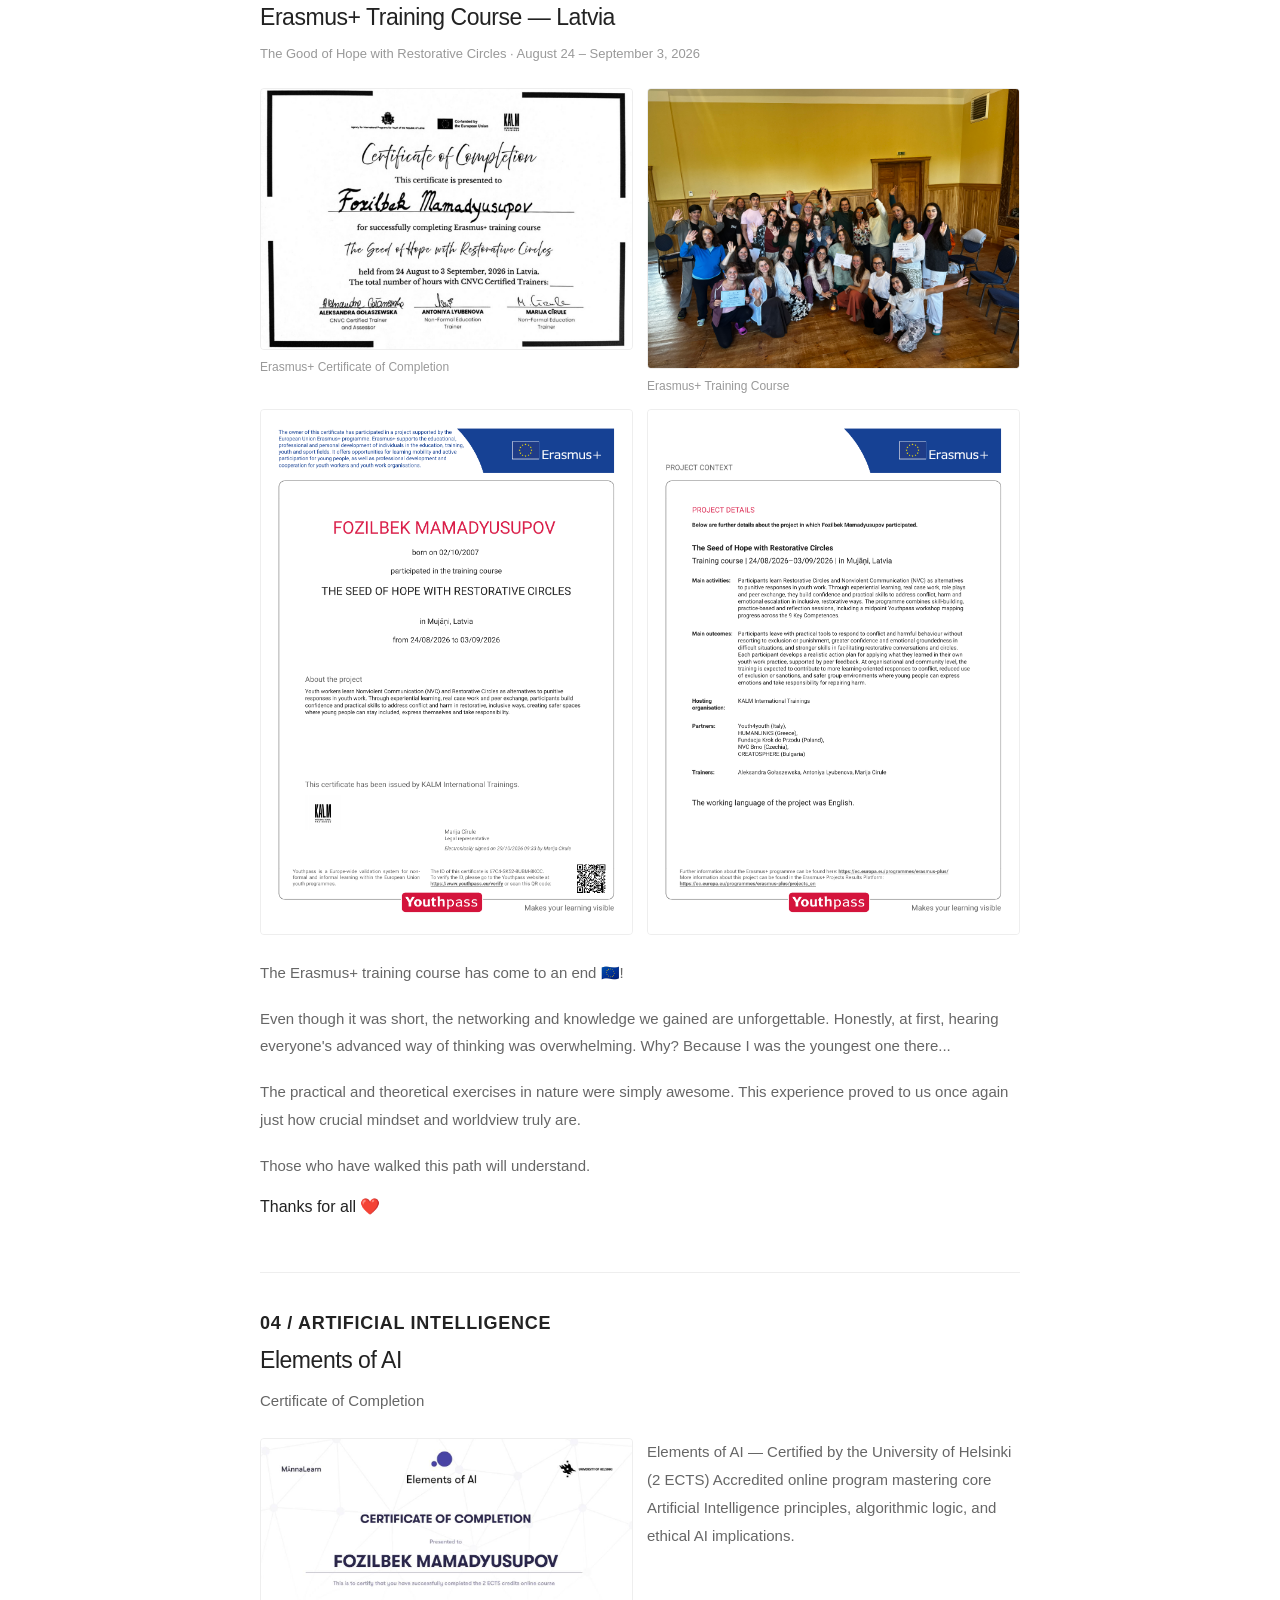
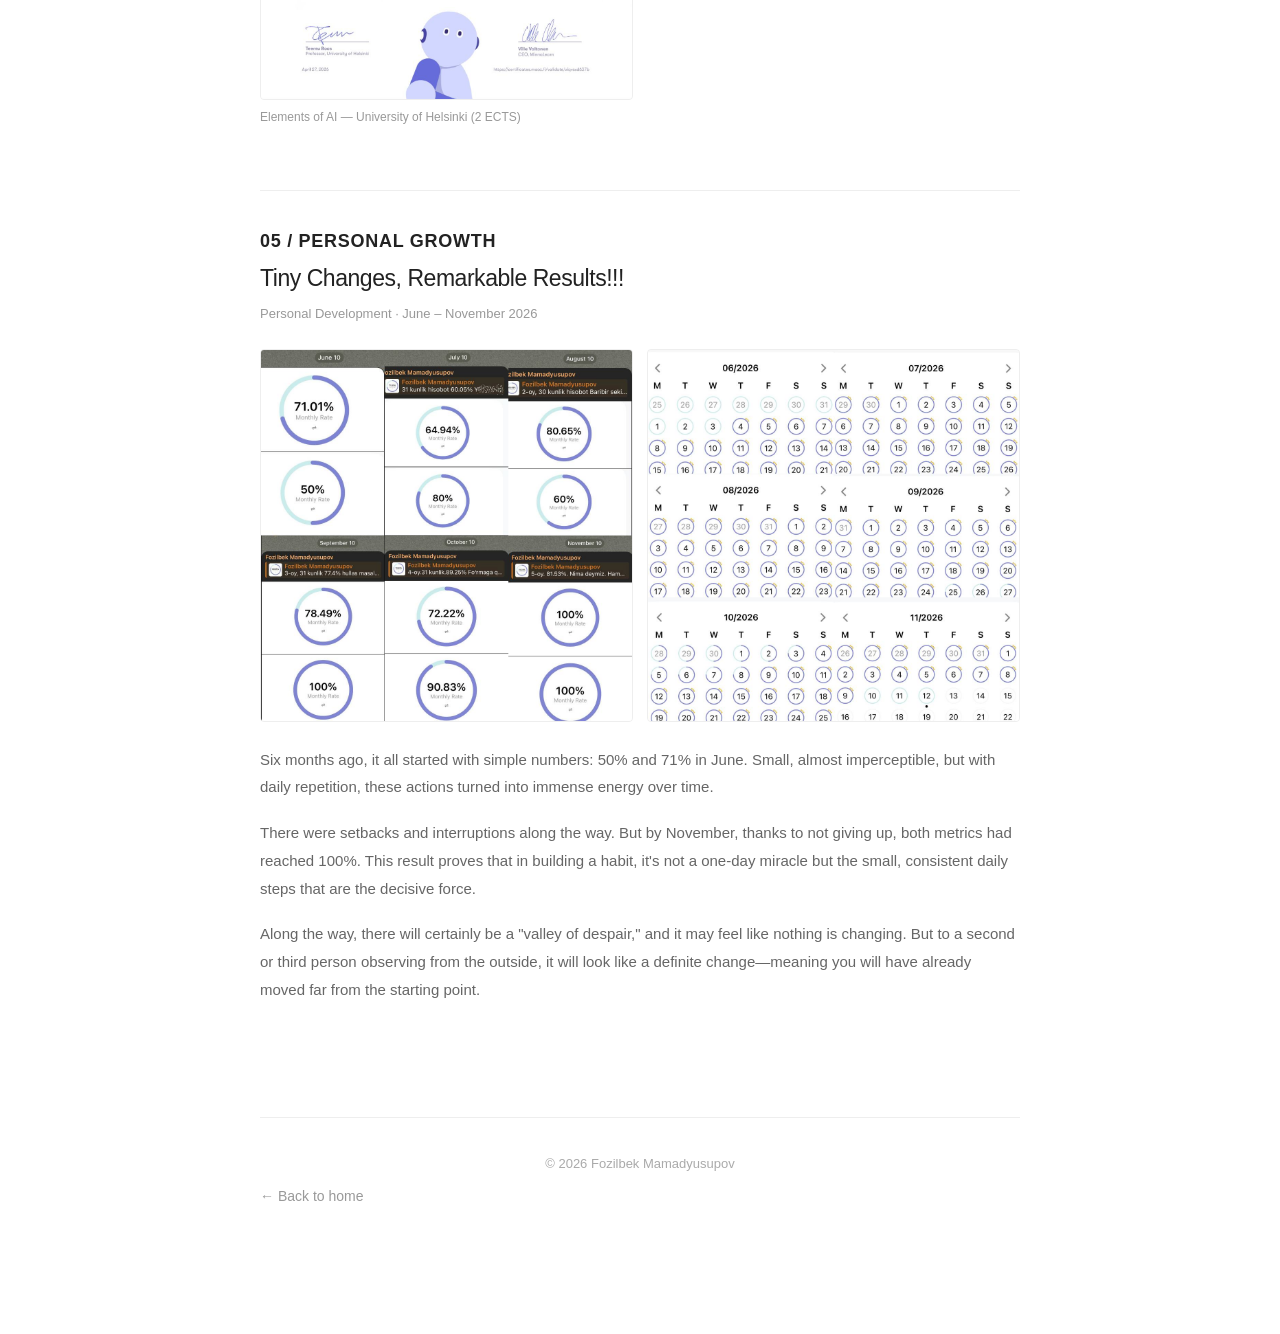
==== commit 4cbc76a6: "Connect Telegram-managed content on achievements.html" ====
--- a/achievements.html
+++ b/achievements.html
@@ -420,5 +420,6 @@
     <p><a class="back" href="index.html">← Back to home</a></p>
 
 </main>
+<script src="content-manager.js"></script>
 </body>
 </html>
